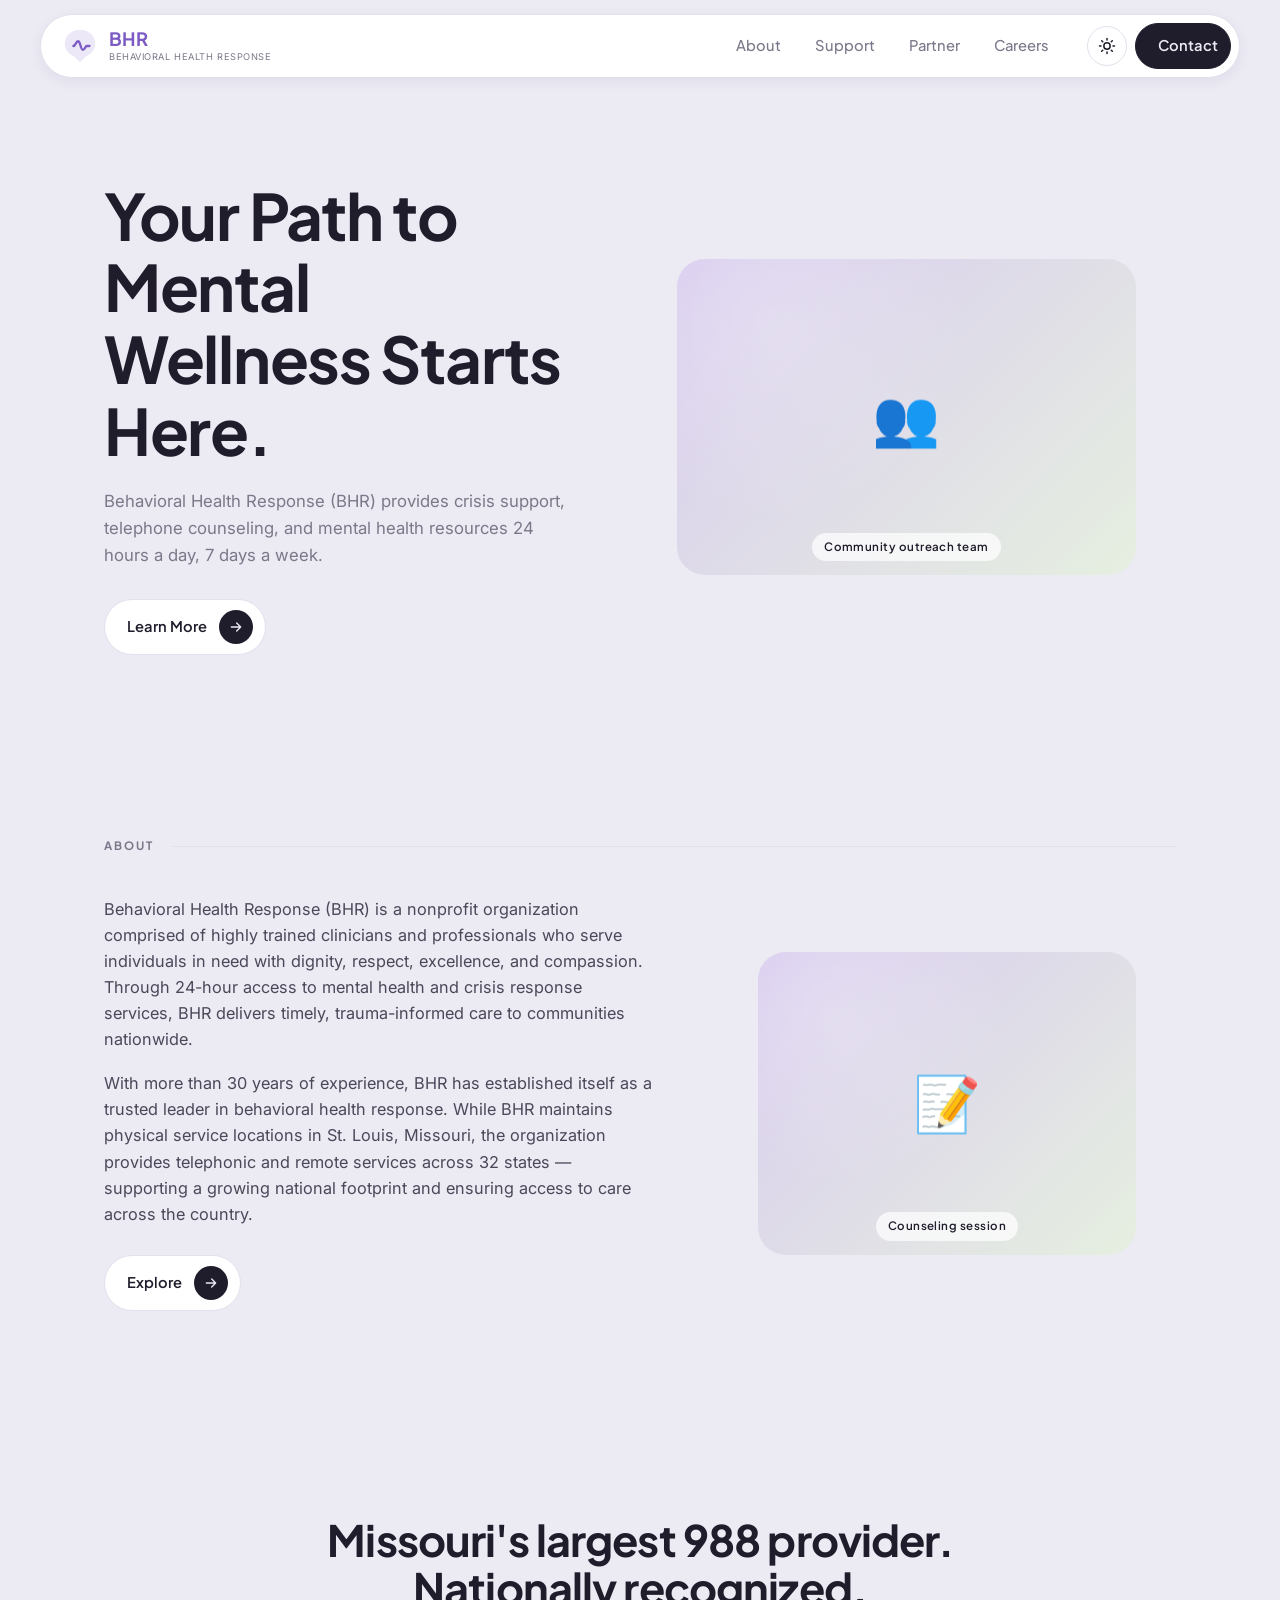
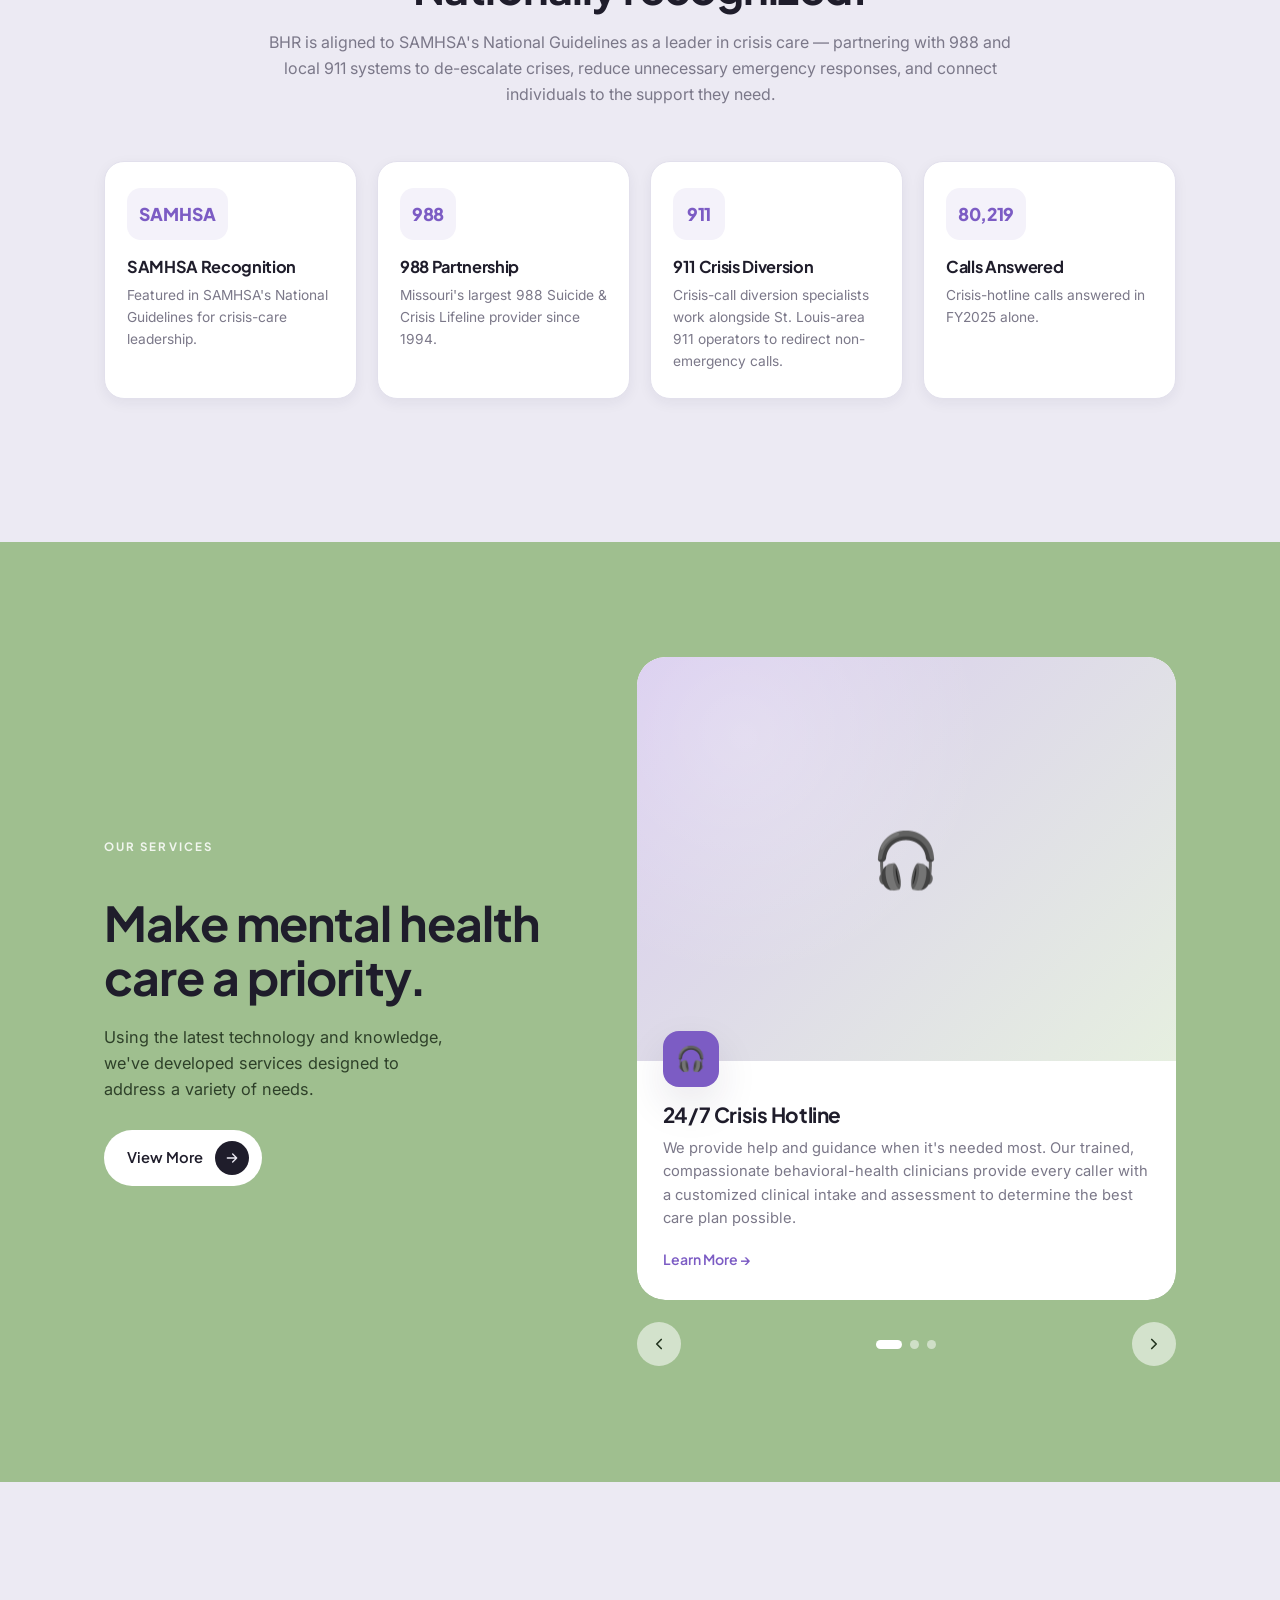
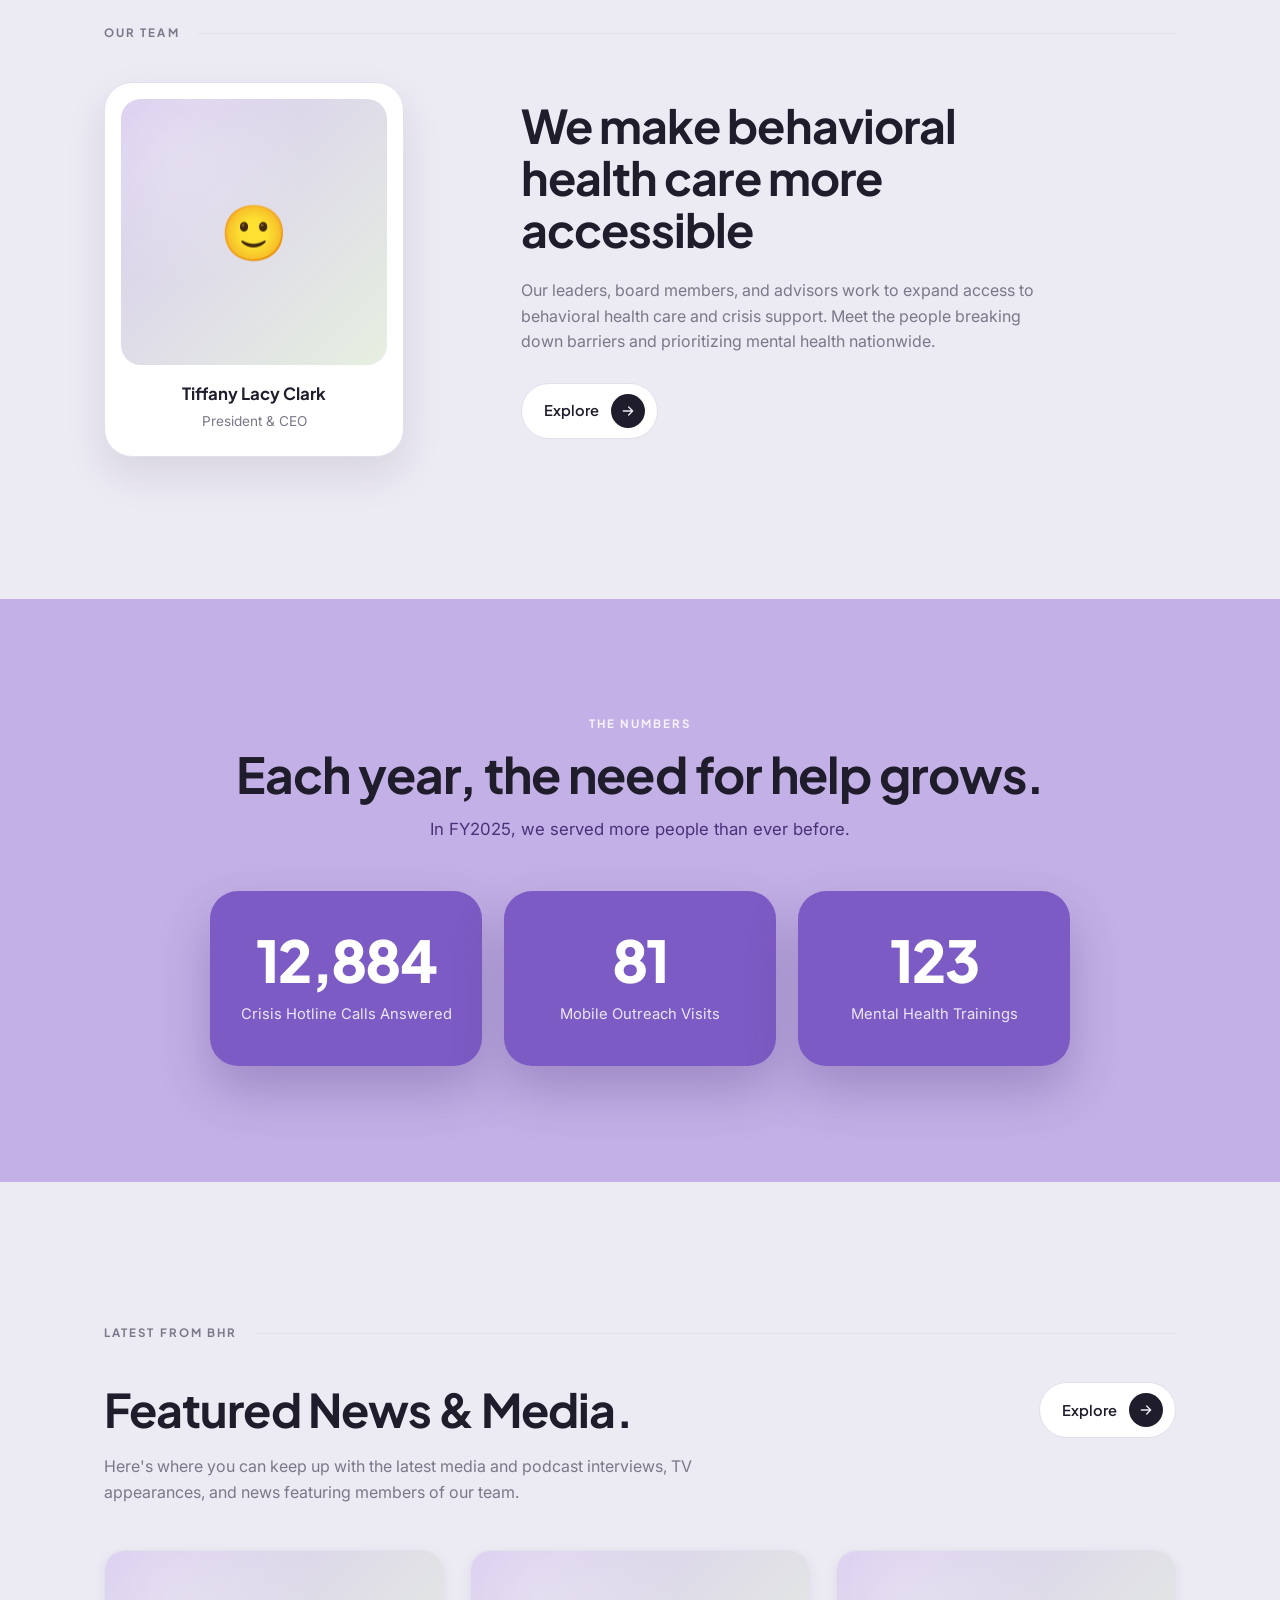
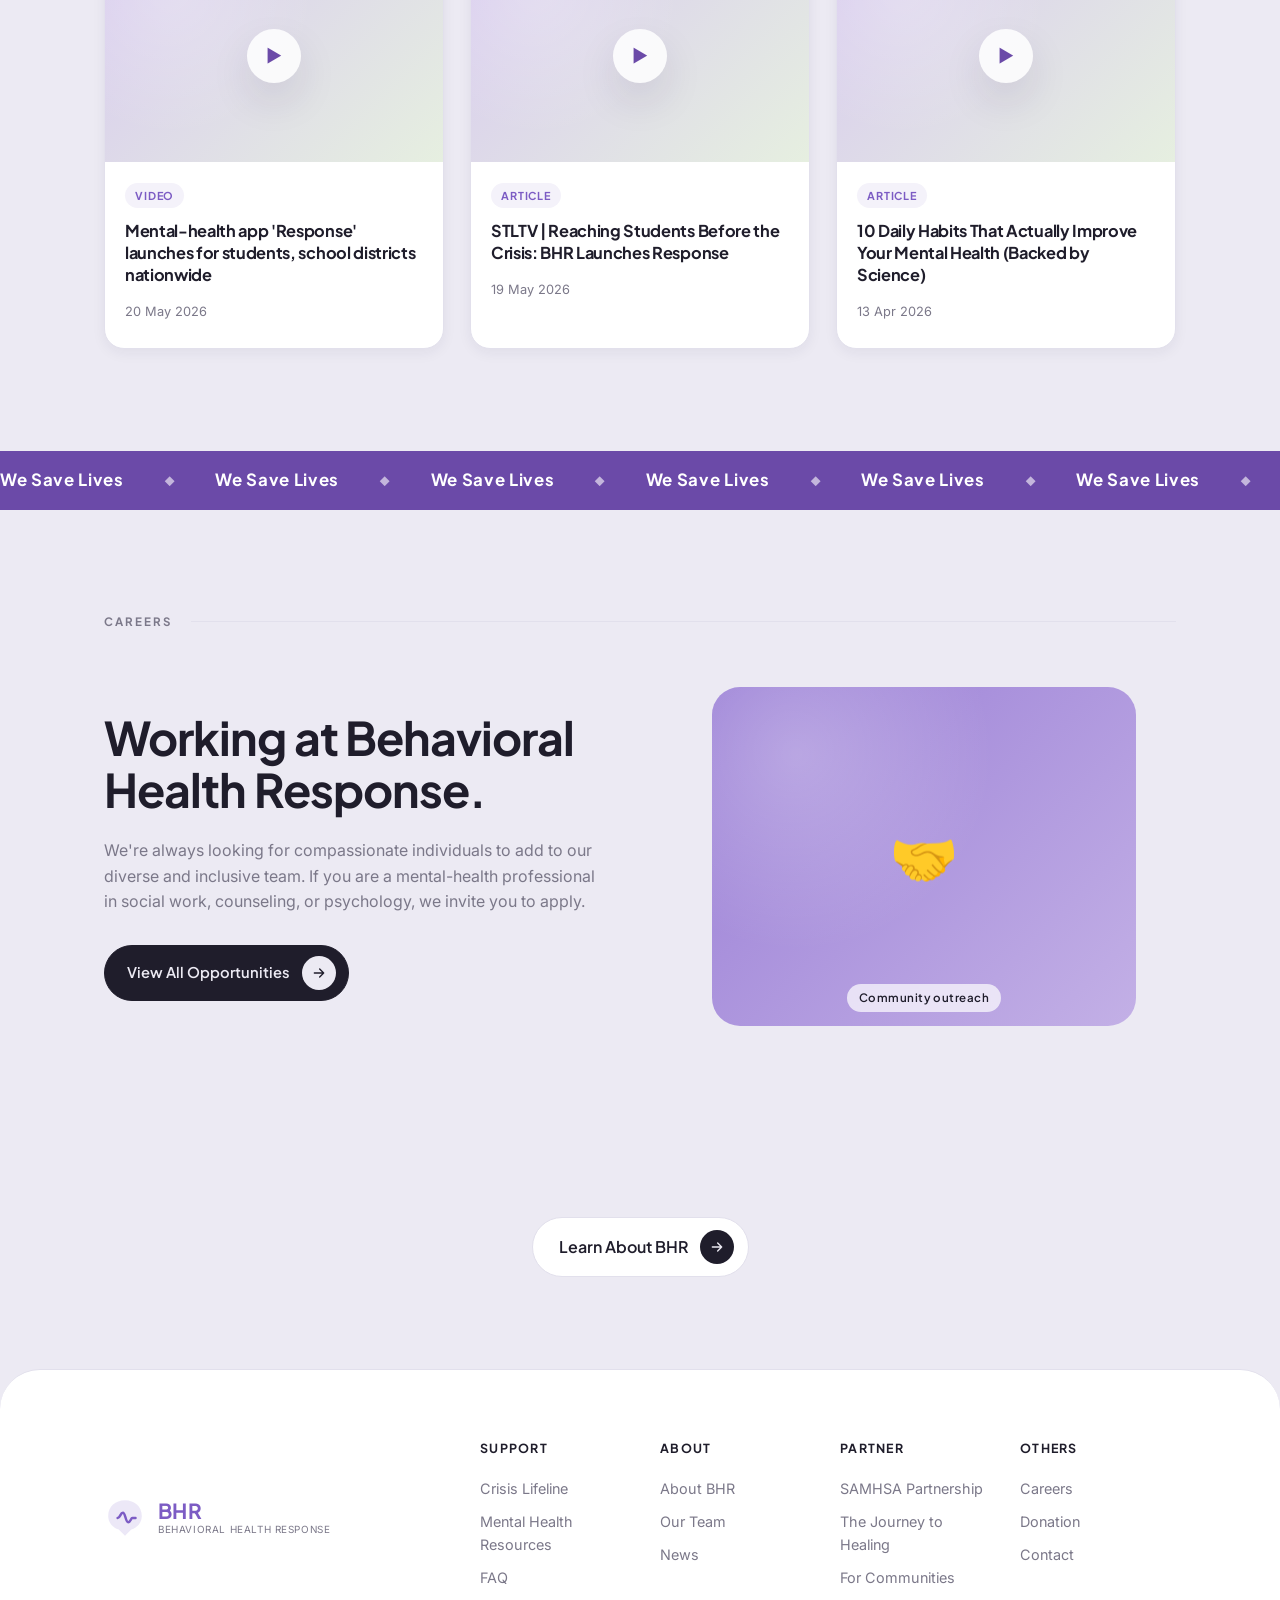
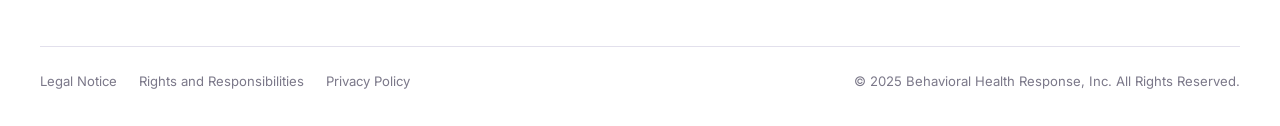
==== index.html @ b32adbe7 "Add BHR landing page reference mockup Working, responsive single-page reference build of the Behavio" ====
<!DOCTYPE html>
<html lang="en" data-theme="light">
<head>
  <meta charset="UTF-8" />
  <meta name="viewport" content="width=device-width, initial-scale=1.0" />
  <meta name="description" content="Behavioral Health Response (BHR) — crisis support, telephone counseling, and mental health resources 24 hours a day, 7 days a week. Missouri's largest 988 provider." />
  <title>Behavioral Health Response — Your Path to Mental Wellness Starts Here</title>
  <link rel="preconnect" href="https://fonts.googleapis.com" />
  <link rel="preconnect" href="https://fonts.gstatic.com" crossorigin />
  <link href="https://fonts.googleapis.com/css2?family=Plus+Jakarta+Sans:wght@400;500;600;700;800&family=Inter:wght@400;500;600&display=swap" rel="stylesheet" />
  <link rel="stylesheet" href="css/styles.css" />
</head>
<body>
  <!-- ============================= HEADER / NAV ============================= -->
  <header class="site-header" id="siteHeader">
    <div class="container header-inner">
      <a href="#top" class="brand" aria-label="Behavioral Health Response home">
        <span class="brand-mark" aria-hidden="true">
          <svg viewBox="0 0 40 40" width="38" height="38" fill="none" xmlns="http://www.w3.org/2000/svg">
            <path d="M20 3C11 3 4 9 4 18c0 6 4 11 10 13l6 6 6-6c6-2 10-7 10-13C36 9 29 3 20 3Z" fill="currentColor" opacity=".14"/>
            <path d="M13 20c2.5 0 2.5-5 5-5s2.5 9 5 9 2.5-4 4-4h3" stroke="currentColor" stroke-width="2.4" stroke-linecap="round" stroke-linejoin="round"/>
          </svg>
        </span>
        <span class="brand-text">
          <strong>BHR</strong>
          <small>Behavioral Health Response</small>
        </span>
      </a>

      <nav class="main-nav" aria-label="Primary">
        <a href="#about">About</a>
        <a href="#services">Support</a>
        <a href="#recognition">Partner</a>
        <a href="#careers">Careers</a>
      </nav>

      <div class="header-actions">
        <button class="theme-toggle" id="themeToggle" type="button" aria-label="Toggle dark mode" title="Toggle theme">
          <svg class="icon-sun" viewBox="0 0 24 24" width="18" height="18" fill="none" stroke="currentColor" stroke-width="2" stroke-linecap="round"><circle cx="12" cy="12" r="4.2"/><path d="M12 2v2M12 20v2M4.9 4.9l1.4 1.4M17.7 17.7l1.4 1.4M2 12h2M20 12h2M4.9 19.1l1.4-1.4M17.7 6.3l1.4-1.4"/></svg>
          <svg class="icon-moon" viewBox="0 0 24 24" width="18" height="18" fill="currentColor"><path d="M20 14.5A8.5 8.5 0 0 1 9.5 4a.75.75 0 0 0-1-.9A9.5 9.5 0 1 0 20.9 15.5a.75.75 0 0 0-.9-1Z"/></svg>
        </button>
        <a href="#contact" class="btn btn-dark">Contact</a>
        <button class="nav-toggle" id="navToggle" type="button" aria-label="Open menu" aria-expanded="false">
          <span></span><span></span><span></span>
        </button>
      </div>
    </div>
  </header>

  <main id="top">
    <!-- ============================= HERO ============================= -->
    <section class="hero container" aria-labelledby="hero-title">
      <div class="hero-copy reveal">
        <h1 id="hero-title">Your Path to Mental<br />Wellness Starts Here.</h1>
        <p class="hero-sub">Behavioral Health Response (BHR) provides crisis support, telephone counseling, and mental health resources 24 hours a day, 7 days a week.</p>
        <a href="#about" class="btn btn-outline btn-arrow">
          Learn More
          <span class="arrow-dot" aria-hidden="true">
            <svg viewBox="0 0 24 24" width="16" height="16" fill="none" stroke="currentColor" stroke-width="2" stroke-linecap="round" stroke-linejoin="round"><path d="M5 12h14M13 6l6 6-6 6"/></svg>
          </span>
        </a>
      </div>
      <figure class="hero-media reveal" data-img="Outreach team at a community event (WE CRU volunteers)">
        <div class="ph ph-hero">
          <span class="ph-icon">👥</span>
          <span class="ph-label">Community outreach team</span>
        </div>
      </figure>
    </section>

    <!-- ============================= ABOUT ============================= -->
    <section class="section about container" id="about" aria-labelledby="about-title">
      <div class="section-eyebrow"><span>ABOUT</span><span class="rule"></span></div>
      <div class="about-grid">
        <div class="about-copy reveal">
          <p>Behavioral Health Response (BHR) is a nonprofit organization comprised of highly trained clinicians and professionals who serve individuals in need with dignity, respect, excellence, and compassion. Through 24-hour access to mental health and crisis response services, BHR delivers timely, trauma-informed care to communities nationwide.</p>
          <p>With more than 30 years of experience, BHR has established itself as a trusted leader in behavioral health response. While BHR maintains physical service locations in St. Louis, Missouri, the organization provides telephonic and remote services across 32 states — supporting a growing national footprint and ensuring access to care across the country.</p>
          <a href="#recognition" class="btn btn-outline btn-arrow">
            Explore
            <span class="arrow-dot" aria-hidden="true"><svg viewBox="0 0 24 24" width="16" height="16" fill="none" stroke="currentColor" stroke-width="2" stroke-linecap="round" stroke-linejoin="round"><path d="M5 12h14M13 6l6 6-6 6"/></svg></span>
          </a>
        </div>
        <figure class="about-media reveal" data-img="Clinician taking notes during a counseling session">
          <div class="ph ph-about">
            <span class="ph-icon">📝</span>
            <span class="ph-label">Counseling session</span>
          </div>
        </figure>
      </div>
    </section>

    <!-- ============================= RECOGNITION / 988 ============================= -->
    <section class="section recognition container" id="recognition" aria-labelledby="recognition-title">
      <div class="recognition-head reveal">
        <h2 id="recognition-title">Missouri's largest 988 provider.<br />Nationally recognized.</h2>
        <p>BHR is aligned to SAMHSA's National Guidelines as a leader in crisis care — partnering with 988 and local 911 systems to de-escalate crises, reduce unnecessary emergency responses, and connect individuals to the support they need.</p>
      </div>
      <ul class="stat-cards" role="list">
        <li class="stat-card reveal">
          <span class="stat-badge">SAMHSA</span>
          <h3>SAMHSA Recognition</h3>
          <p>Featured in SAMHSA's National Guidelines for crisis-care leadership.</p>
        </li>
        <li class="stat-card reveal">
          <span class="stat-badge stat-num">988</span>
          <h3>988 Partnership</h3>
          <p>Missouri's largest 988 Suicide &amp; Crisis Lifeline provider since 1994.</p>
        </li>
        <li class="stat-card reveal">
          <span class="stat-badge stat-num">911</span>
          <h3>911 Crisis Diversion</h3>
          <p>Crisis-call diversion specialists work alongside St. Louis-area 911 operators to redirect non-emergency calls.</p>
        </li>
        <li class="stat-card reveal">
          <span class="stat-badge stat-num">80,219</span>
          <h3>Calls Answered</h3>
          <p>Crisis-hotline calls answered in FY2025 alone.</p>
        </li>
      </ul>
    </section>

    <!-- ============================= SERVICES (GREEN) ============================= -->
    <section class="section-band band-green" id="services" aria-labelledby="services-title">
      <div class="container services-grid">
        <div class="services-copy reveal">
          <div class="section-eyebrow on-band"><span>OUR SERVICES</span></div>
          <h2 id="services-title">Make mental health<br />care a priority.</h2>
          <p>Using the latest technology and knowledge, we've developed services designed to address a variety of needs.</p>
          <a href="#numbers" class="btn btn-light btn-arrow">
            View More
            <span class="arrow-dot" aria-hidden="true"><svg viewBox="0 0 24 24" width="16" height="16" fill="none" stroke="currentColor" stroke-width="2" stroke-linecap="round" stroke-linejoin="round"><path d="M5 12h14M13 6l6 6-6 6"/></svg></span>
          </a>
        </div>

        <div class="services-carousel reveal">
          <div class="carousel-track" id="carouselTrack">
            <article class="service-slide">
              <div class="ph ph-service" data-img="Two staff members reviewing case notes at a desk">
                <span class="ph-icon">🎧</span>
              </div>
              <div class="service-card">
                <span class="service-icon" aria-hidden="true">🎧</span>
                <h3>24/7 Crisis Hotline</h3>
                <p>We provide help and guidance when it's needed most. Our trained, compassionate behavioral-health clinicians provide every caller with a customized clinical intake and assessment to determine the best care plan possible.</p>
                <a href="#contact" class="link-arrow">Learn More →</a>
              </div>
            </article>
            <article class="service-slide">
              <div class="ph ph-service" data-img="Mobile outreach van in the community">
                <span class="ph-icon">🚐</span>
              </div>
              <div class="service-card">
                <span class="service-icon" aria-hidden="true">🚐</span>
                <h3>Mobile Outreach</h3>
                <p>Community-based response teams meet individuals where they are, providing in-person de-escalation, assessment, and warm hand-offs to ongoing care and local resources.</p>
                <a href="#contact" class="link-arrow">Learn More →</a>
              </div>
            </article>
            <article class="service-slide">
              <div class="ph ph-service" data-img="Group mental-health training session">
                <span class="ph-icon">🧠</span>
              </div>
              <div class="service-card">
                <span class="service-icon" aria-hidden="true">🧠</span>
                <h3>Mental Health Training</h3>
                <p>We equip schools, employers, and first responders with evidence-based training to recognize warning signs and respond with confidence and compassion.</p>
                <a href="#contact" class="link-arrow">Learn More →</a>
              </div>
            </article>
          </div>
          <div class="carousel-controls">
            <button class="carousel-btn" id="carouselPrev" type="button" aria-label="Previous slide">
              <svg viewBox="0 0 24 24" width="18" height="18" fill="none" stroke="currentColor" stroke-width="2.2" stroke-linecap="round" stroke-linejoin="round"><path d="M15 6l-6 6 6 6"/></svg>
            </button>
            <div class="carousel-dots" id="carouselDots" role="tablist" aria-label="Slides"></div>
            <button class="carousel-btn" id="carouselNext" type="button" aria-label="Next slide">
              <svg viewBox="0 0 24 24" width="18" height="18" fill="none" stroke="currentColor" stroke-width="2.2" stroke-linecap="round" stroke-linejoin="round"><path d="M9 6l6 6-6 6"/></svg>
            </button>
          </div>
        </div>
      </div>
    </section>

    <!-- ============================= TEAM ============================= -->
    <section class="section team container" id="team" aria-labelledby="team-title">
      <div class="section-eyebrow"><span>OUR TEAM</span><span class="rule"></span></div>
      <div class="team-grid">
        <figure class="team-card reveal" data-img="Portrait of Tiffany Lacy Clark, President & CEO">
          <div class="ph ph-portrait"><span class="ph-icon">🙂</span></div>
          <figcaption>
            <strong>Tiffany Lacy Clark</strong>
            <span>President &amp; CEO</span>
          </figcaption>
        </figure>
        <div class="team-copy reveal">
          <h2 id="team-title">We make behavioral health care more accessible</h2>
          <p>Our leaders, board members, and advisors work to expand access to behavioral health care and crisis support. Meet the people breaking down barriers and prioritizing mental health nationwide.</p>
          <a href="#careers" class="btn btn-outline btn-arrow">
            Explore
            <span class="arrow-dot" aria-hidden="true"><svg viewBox="0 0 24 24" width="16" height="16" fill="none" stroke="currentColor" stroke-width="2" stroke-linecap="round" stroke-linejoin="round"><path d="M5 12h14M13 6l6 6-6 6"/></svg></span>
          </a>
        </div>
      </div>
    </section>

    <!-- ============================= THE NUMBERS (PURPLE) ============================= -->
    <section class="section-band band-purple" id="numbers" aria-labelledby="numbers-title">
      <div class="container numbers-inner">
        <div class="section-eyebrow on-band center"><span>THE NUMBERS</span></div>
        <h2 id="numbers-title" class="reveal">Each year, the need for help grows.</h2>
        <p class="numbers-sub reveal">In FY2025, we served more people than ever before.</p>
        <ul class="big-stats" role="list">
          <li class="big-stat reveal">
            <span class="big-num" data-count="14651">0</span>
            <span class="big-label">Crisis Hotline Calls Answered</span>
          </li>
          <li class="big-stat reveal">
            <span class="big-num" data-count="93">0</span>
            <span class="big-label">Mobile Outreach Visits</span>
          </li>
          <li class="big-stat reveal">
            <span class="big-num" data-count="140">0</span>
            <span class="big-label">Mental Health Trainings</span>
          </li>
        </ul>
      </div>
    </section>

    <!-- ============================= NEWS & MEDIA ============================= -->
    <section class="section news container" id="news" aria-labelledby="news-title">
      <div class="section-eyebrow"><span>LATEST FROM BHR</span><span class="rule"></span></div>
      <div class="news-head reveal">
        <h2 id="news-title">Featured News &amp; Media.</h2>
        <a href="#" class="btn btn-outline btn-arrow">
          Explore
          <span class="arrow-dot" aria-hidden="true"><svg viewBox="0 0 24 24" width="16" height="16" fill="none" stroke="currentColor" stroke-width="2" stroke-linecap="round" stroke-linejoin="round"><path d="M5 12h14M13 6l6 6-6 6"/></svg></span>
        </a>
      </div>
      <p class="news-intro reveal">Here's where you can keep up with the latest media and podcast interviews, TV appearances, and news featuring members of our team.</p>
      <ul class="news-grid" role="list">
        <li class="news-card reveal">
          <div class="ph ph-news" data-img="Mental-health app launch news segment">
            <span class="play-badge" aria-hidden="true">▶</span>
          </div>
          <div class="news-body">
            <span class="tag">Video</span>
            <h3>Mental-health app 'Response' launches for students, school districts nationwide</h3>
            <time>20 May 2026</time>
          </div>
        </li>
        <li class="news-card reveal">
          <div class="ph ph-news" data-img="STLTV interview — The Journey to Healing">
            <span class="play-badge" aria-hidden="true">▶</span>
          </div>
          <div class="news-body">
            <span class="tag">Article</span>
            <h3>STLTV | Reaching Students Before the Crisis: BHR Launches Response</h3>
            <time>19 May 2026</time>
          </div>
        </li>
        <li class="news-card reveal">
          <div class="ph ph-news" data-img="Wellness feature — 10 daily habits">
            <span class="play-badge" aria-hidden="true">▶</span>
          </div>
          <div class="news-body">
            <span class="tag">Article</span>
            <h3>10 Daily Habits That Actually Improve Your Mental Health (Backed by Science)</h3>
            <time>13 Apr 2026</time>
          </div>
        </li>
      </ul>
    </section>

    <!-- ============================= MARQUEE ============================= -->
    <div class="marquee" aria-hidden="true">
      <div class="marquee-track">
        <span>We Save Lives</span><span class="diamond">◆</span>
        <span>We Save Lives</span><span class="diamond">◆</span>
        <span>We Save Lives</span><span class="diamond">◆</span>
        <span>We Save Lives</span><span class="diamond">◆</span>
        <span>We Save Lives</span><span class="diamond">◆</span>
        <span>We Save Lives</span><span class="diamond">◆</span>
        <span>We Save Lives</span><span class="diamond">◆</span>
        <span>We Save Lives</span><span class="diamond">◆</span>
      </div>
    </div>

    <!-- ============================= CAREERS ============================= -->
    <section class="section careers container" id="careers" aria-labelledby="careers-title">
      <div class="section-eyebrow"><span>CAREERS</span><span class="rule"></span></div>
      <div class="careers-grid">
        <div class="careers-copy reveal">
          <h2 id="careers-title">Working at Behavioral Health Response.</h2>
          <p>We're always looking for compassionate individuals to add to our diverse and inclusive team. If you are a mental-health professional in social work, counseling, or psychology, we invite you to apply.</p>
          <a href="#" class="btn btn-dark btn-arrow">
            View All Opportunities
            <span class="arrow-dot light" aria-hidden="true"><svg viewBox="0 0 24 24" width="16" height="16" fill="none" stroke="currentColor" stroke-width="2" stroke-linecap="round" stroke-linejoin="round"><path d="M5 12h14M13 6l6 6-6 6"/></svg></span>
          </a>
        </div>
        <figure class="careers-media reveal" data-img="BHR staff volunteering at a community outreach tent">
          <div class="ph ph-careers"><span class="ph-icon">🤝</span><span class="ph-label">Community outreach</span></div>
        </figure>
      </div>
    </section>

    <!-- ============================= CTA ============================= -->
    <section class="cta-final container" id="contact">
      <a href="#top" class="btn btn-outline btn-arrow btn-lg">
        Learn About BHR
        <span class="arrow-dot" aria-hidden="true"><svg viewBox="0 0 24 24" width="16" height="16" fill="none" stroke="currentColor" stroke-width="2" stroke-linecap="round" stroke-linejoin="round"><path d="M5 12h14M13 6l6 6-6 6"/></svg></span>
      </a>
    </section>
  </main>

  <!-- ============================= FOOTER ============================= -->
  <footer class="site-footer">
    <div class="container footer-inner">
      <div class="footer-brand">
        <span class="brand-mark" aria-hidden="true">
          <svg viewBox="0 0 40 40" width="42" height="42" fill="none" xmlns="http://www.w3.org/2000/svg">
            <path d="M20 3C11 3 4 9 4 18c0 6 4 11 10 13l6 6 6-6c6-2 10-7 10-13C36 9 29 3 20 3Z" fill="currentColor" opacity=".14"/>
            <path d="M13 20c2.5 0 2.5-5 5-5s2.5 9 5 9 2.5-4 4-4h3" stroke="currentColor" stroke-width="2.4" stroke-linecap="round" stroke-linejoin="round"/>
          </svg>
        </span>
        <div class="brand-text">
          <strong>BHR</strong>
          <small>Behavioral Health Response</small>
        </div>
      </div>

      <nav class="footer-cols" aria-label="Footer">
        <div class="footer-col">
          <h4>Support</h4>
          <a href="#services">Crisis Lifeline</a>
          <a href="#services">Mental Health Resources</a>
          <a href="#">FAQ</a>
        </div>
        <div class="footer-col">
          <h4>About</h4>
          <a href="#about">About BHR</a>
          <a href="#team">Our Team</a>
          <a href="#news">News</a>
        </div>
        <div class="footer-col">
          <h4>Partner</h4>
          <a href="#recognition">SAMHSA Partnership</a>
          <a href="#">The Journey to Healing</a>
          <a href="#">For Communities</a>
        </div>
        <div class="footer-col">
          <h4>Others</h4>
          <a href="#careers">Careers</a>
          <a href="#">Donation</a>
          <a href="#contact">Contact</a>
        </div>
      </nav>
    </div>
    <div class="container footer-bottom">
      <div class="footer-legal">
        <a href="#">Legal Notice</a>
        <a href="#">Rights and Responsibilities</a>
        <a href="#">Privacy Policy</a>
      </div>
      <p>© 2025 Behavioral Health Response, Inc. All Rights Reserved.</p>
    </div>
  </footer>

  <script src="js/main.js"></script>
</body>
</html>
---- css/styles.css ----
/* =========================================================================
   Behavioral Health Response — Reference Mockup
   Design system + layout for the landing page.
   Tokens live in :root so the dev team can retheme in one place.
   ========================================================================= */

/* ----------------------------- Design tokens ---------------------------- */
:root {
  /* Brand palette */
  --purple-900: #4a3179;
  --purple-700: #6b4aa8;
  --purple-600: #7c5cc4;
  --purple-500: #9a7fd6;
  --purple-300: #c3b0e6;
  --purple-200: #d8cbef;
  --green-500:  #9fbf8f;
  --green-400:  #b0cba2;
  --green-100:  #e6efe0;

  /* Neutrals */
  --ink:        #1f1d2b;
  --ink-soft:   #4a4859;
  --muted:      #7b7889;
  --line:       #e2e0ec;
  --card:       #ffffff;
  --bg:         #eceaf3;
  --bg-alt:     #f4f2fa;

  /* Semantic */
  --accent:     var(--purple-600);
  --text:       var(--ink);
  --text-muted: var(--muted);
  --surface:    var(--card);
  --page:       var(--bg);
  --border:     var(--line);

  /* Type */
  --font-head: "Plus Jakarta Sans", system-ui, -apple-system, "Segoe UI", sans-serif;
  --font-body: "Inter", system-ui, -apple-system, "Segoe UI", sans-serif;

  /* Layout */
  --maxw: 1200px;
  --gutter: clamp(20px, 5vw, 64px);
  --radius-sm: 12px;
  --radius:    20px;
  --radius-lg: 28px;
  --radius-xl: 40px;

  --shadow-sm: 0 4px 14px rgba(40, 30, 70, .06);
  --shadow:    0 18px 40px rgba(40, 30, 70, .10);
  --shadow-lg: 0 30px 70px rgba(40, 30, 70, .16);

  --ease: cubic-bezier(.22, 1, .36, 1);
}

/* Dark theme */
[data-theme="dark"] {
  --ink:        #ece9f5;
  --ink-soft:   #c7c3d6;
  --muted:      #9691a8;
  --line:       #2c2a3d;
  --card:       #211f30;
  --bg:         #14121d;
  --bg-alt:     #1b1927;

  --text:       var(--ink);
  --text-muted: var(--muted);
  --surface:    var(--card);
  --page:       var(--bg);
  --border:     var(--line);
  --shadow-sm: 0 4px 14px rgba(0, 0, 0, .4);
  --shadow:    0 18px 40px rgba(0, 0, 0, .5);
  --shadow-lg: 0 30px 70px rgba(0, 0, 0, .6);
}

/* ----------------------------- Base ------------------------------------- */
*, *::before, *::after { box-sizing: border-box; }

html { scroll-behavior: smooth; scroll-padding-top: 96px; }

body {
  margin: 0;
  font-family: var(--font-body);
  color: var(--text);
  background: var(--page);
  line-height: 1.6;
  -webkit-font-smoothing: antialiased;
  transition: background .4s var(--ease), color .4s var(--ease);
  overflow-x: hidden;
}

h1, h2, h3, h4 {
  font-family: var(--font-head);
  color: var(--text);
  line-height: 1.12;
  letter-spacing: -0.02em;
  margin: 0;
}

p { margin: 0; }
a { color: inherit; text-decoration: none; }
img { max-width: 100%; display: block; }
ul { margin: 0; padding: 0; list-style: none; }

.container {
  width: 100%;
  max-width: var(--maxw);
  margin-inline: auto;
  padding-inline: var(--gutter);
}

/* ----------------------------- Buttons ---------------------------------- */
.btn {
  --btn-fg: var(--ink);
  display: inline-flex;
  align-items: center;
  gap: 12px;
  font-family: var(--font-head);
  font-weight: 600;
  font-size: 0.92rem;
  padding: 10px 12px 10px 22px;
  border-radius: 999px;
  border: 1.5px solid var(--border);
  background: var(--surface);
  color: var(--btn-fg);
  cursor: pointer;
  transition: transform .25s var(--ease), box-shadow .25s var(--ease), background .25s var(--ease), border-color .25s;
  white-space: nowrap;
}
.btn:hover { transform: translateY(-2px); box-shadow: var(--shadow-sm); }

.btn-outline { background: var(--surface); border-color: var(--border); }
.btn-dark   { background: var(--ink); color: var(--bg); border-color: var(--ink); }
[data-theme="dark"] .btn-dark { background: var(--ink); color: #14121d; }
.btn-light  { background: #fff; color: var(--ink); border-color: transparent; }

.btn-lg { font-size: 1rem; padding: 12px 14px 12px 26px; }

.arrow-dot {
  display: grid;
  place-items: center;
  width: 34px; height: 34px;
  border-radius: 50%;
  background: var(--ink);
  color: var(--bg);
  flex: none;
  transition: transform .3s var(--ease);
}
.btn-dark .arrow-dot, .arrow-dot.light { background: var(--bg); color: var(--ink); }
[data-theme="dark"] .btn-dark .arrow-dot { background: #14121d; color: var(--ink); }
.btn:hover .arrow-dot { transform: translateX(3px); }

.link-arrow {
  font-family: var(--font-head);
  font-weight: 600;
  font-size: .88rem;
  color: var(--accent);
}
.link-arrow:hover { text-decoration: underline; }

/* ----------------------------- Header ----------------------------------- */
.site-header {
  position: sticky;
  top: 0;
  z-index: 50;
  padding: 14px 0;
  transition: background .3s var(--ease), box-shadow .3s var(--ease), padding .3s var(--ease);
}
.site-header.scrolled {
  background: color-mix(in srgb, var(--page) 82%, transparent);
  backdrop-filter: blur(14px);
  box-shadow: 0 1px 0 var(--border);
  padding: 8px 0;
}
.header-inner {
  display: flex;
  align-items: center;
  gap: 24px;
  background: var(--surface);
  border: 1px solid var(--border);
  border-radius: 999px;
  padding: 8px 8px 8px 20px;
  box-shadow: var(--shadow-sm);
}

.brand { display: inline-flex; align-items: center; gap: 10px; margin-right: auto; }
.brand-mark { color: var(--accent); display: grid; place-items: center; }
.brand-text { display: flex; flex-direction: column; line-height: 1; }
.brand-text strong { font-family: var(--font-head); font-size: 1.15rem; letter-spacing: .02em; color: var(--accent); }
.brand-text small { font-size: .58rem; letter-spacing: .06em; color: var(--text-muted); text-transform: uppercase; margin-top: 3px; }

.main-nav { display: flex; gap: 6px; }
.main-nav a {
  font-family: var(--font-head);
  font-weight: 500;
  font-size: .92rem;
  color: var(--text-muted);
  padding: 8px 14px;
  border-radius: 999px;
  transition: color .2s, background .2s;
}
.main-nav a:hover { color: var(--text); background: var(--bg-alt); }

.header-actions { display: flex; align-items: center; gap: 8px; }

.theme-toggle {
  width: 40px; height: 40px;
  border-radius: 50%;
  border: 1.5px solid var(--border);
  background: var(--surface);
  color: var(--text);
  display: grid;
  place-items: center;
  cursor: pointer;
  transition: transform .3s var(--ease), background .2s;
}
.theme-toggle:hover { transform: rotate(-15deg); background: var(--bg-alt); }
.theme-toggle .icon-moon { display: none; }
[data-theme="dark"] .theme-toggle .icon-sun { display: none; }
[data-theme="dark"] .theme-toggle .icon-moon { display: block; }

.nav-toggle { display: none; }

/* ----------------------------- Sections --------------------------------- */
.section { padding-block: clamp(56px, 8vw, 104px); }

.section-eyebrow {
  display: flex;
  align-items: center;
  gap: 18px;
  margin-bottom: 40px;
}
.section-eyebrow span:first-child {
  font-family: var(--font-head);
  font-size: .72rem;
  font-weight: 700;
  letter-spacing: .18em;
  color: var(--text-muted);
  text-transform: uppercase;
}
.section-eyebrow .rule { flex: 1; height: 1px; background: var(--border); }
.section-eyebrow.on-band span { color: rgba(255,255,255,.85); }
.section-eyebrow.center { justify-content: center; margin-bottom: 14px; }

/* ----------------------------- Hero ------------------------------------- */
.hero {
  display: grid;
  grid-template-columns: 1fr 1.15fr;
  gap: clamp(28px, 5vw, 64px);
  align-items: center;
  padding-top: clamp(40px, 7vw, 88px);
  padding-bottom: clamp(40px, 7vw, 80px);
}
.hero-copy h1 {
  font-size: clamp(2.4rem, 5.2vw, 4rem);
  font-weight: 700;
}
.hero-sub {
  color: var(--text-muted);
  font-size: 1.05rem;
  max-width: 42ch;
  margin: 22px 0 30px;
}

/* ----------------------------- Placeholders ----------------------------- */
/* Styled image stand-ins. Each carries a data-img caption for the dev team. */
.ph {
  position: relative;
  border-radius: var(--radius-lg);
  background:
    linear-gradient(135deg, var(--purple-200), var(--green-100));
  display: grid;
  place-items: center;
  overflow: hidden;
  color: var(--purple-900);
}
[data-theme="dark"] .ph { color: #efe9ff; background: linear-gradient(135deg, #3a2f57, #26333a); }
.ph::after {
  content: "";
  position: absolute; inset: 0;
  background-image: radial-gradient(circle at 20% 20%, rgba(255,255,255,.25), transparent 45%);
}
.ph-icon { font-size: clamp(2.2rem, 5vw, 3.4rem); z-index: 1; }
.ph-label {
  position: absolute;
  bottom: 14px;
  font-family: var(--font-head);
  font-size: .72rem;
  font-weight: 600;
  letter-spacing: .04em;
  padding: 5px 12px;
  border-radius: 999px;
  background: rgba(255,255,255,.7);
  color: var(--ink);
  z-index: 1;
  backdrop-filter: blur(4px);
}
/* Dev annotation: hover any placeholder to read the intended photo */
figure[data-img], .ph[data-img] { position: relative; }
figure[data-img]::after, .ph[data-img]::after {}

.ph-hero    { aspect-ratio: 16 / 11; }
.ph-about   { aspect-ratio: 5 / 4; border-radius: var(--radius-lg); }
.ph-service { aspect-ratio: 4 / 3; border-radius: var(--radius) var(--radius) 0 0; }
.ph-portrait{ aspect-ratio: 1 / 1; border-radius: var(--radius); }
.ph-news    { aspect-ratio: 16 / 10; border-radius: var(--radius-sm); }
.ph-careers { aspect-ratio: 5 / 4; border-radius: var(--radius-lg); }

/* ----------------------------- About ------------------------------------ */
.about-grid {
  display: grid;
  grid-template-columns: 1.2fr 1fr;
  gap: clamp(28px, 5vw, 64px);
  align-items: center;
}
.about-copy p { color: var(--ink-soft); font-size: 1.02rem; margin-bottom: 18px; max-width: 56ch; }
.about-copy .btn { margin-top: 10px; }

/* ----------------------------- Recognition ------------------------------ */
.recognition-head { text-align: center; max-width: 760px; margin: 0 auto 54px; }
.recognition-head h2 { font-size: clamp(1.8rem, 3.6vw, 2.7rem); }
.recognition-head p { color: var(--text-muted); margin-top: 18px; font-size: 1rem; }

.stat-cards {
  display: grid;
  grid-template-columns: repeat(4, 1fr);
  gap: 20px;
}
.stat-card {
  background: var(--surface);
  border: 1px solid var(--border);
  border-radius: var(--radius);
  padding: 26px 22px;
  box-shadow: var(--shadow-sm);
  transition: transform .3s var(--ease), box-shadow .3s var(--ease);
}
.stat-card:hover { transform: translateY(-6px); box-shadow: var(--shadow); }
.stat-badge {
  display: inline-grid;
  place-items: center;
  min-width: 52px;
  height: 52px;
  padding: 0 12px;
  border-radius: 14px;
  background: var(--bg-alt);
  color: var(--accent);
  font-family: var(--font-head);
  font-weight: 800;
  font-size: 1.1rem;
  margin-bottom: 18px;
}
.stat-badge.stat-num { letter-spacing: -.02em; }
.stat-card h3 { font-size: 1.02rem; margin-bottom: 8px; }
.stat-card p { color: var(--text-muted); font-size: .86rem; }

/* ----------------------------- Bands ------------------------------------ */
.section-band {
  padding-block: clamp(60px, 9vw, 120px);
  margin-block: clamp(24px, 4vw, 40px);
}
.band-green  { background: var(--green-500); color: #22331e; border-radius: 0; }
[data-theme="dark"] .band-green { background: #47624a; color: #eef6ea; }
.band-purple { background: var(--purple-300); color: var(--purple-900); }
[data-theme="dark"] .band-purple { background: #4a3d70; color: #f1ebff; }

/* Services */
.services-grid {
  display: grid;
  grid-template-columns: 1fr 1.15fr;
  gap: clamp(30px, 5vw, 72px);
  align-items: center;
}
.band-green h2 { font-size: clamp(1.9rem, 4vw, 3rem); }
.services-copy p { margin: 20px 0 28px; max-width: 34ch; font-size: 1.02rem; opacity: .9; }

.services-carousel { position: relative; }
.carousel-track { position: relative; overflow: hidden; border-radius: var(--radius-lg); }
.service-slide {
  display: none;
  background: var(--surface);
  border-radius: var(--radius-lg);
  overflow: hidden;
  box-shadow: var(--shadow);
  animation: fadeSlide .5s var(--ease);
}
.service-slide.active { display: block; }
@keyframes fadeSlide { from { opacity: 0; transform: translateY(12px); } to { opacity: 1; transform: none; } }

.service-card { padding: 24px 26px 28px; position: relative; }
.service-icon {
  position: absolute;
  top: -30px; left: 26px;
  width: 56px; height: 56px;
  display: grid; place-items: center;
  border-radius: 16px;
  background: var(--purple-600);
  font-size: 1.5rem;
  box-shadow: var(--shadow);
}
.service-card h3 { margin: 18px 0 10px; font-size: 1.3rem; color: var(--text); }
.service-card p { color: var(--text-muted); font-size: .92rem; margin-bottom: 16px; }

.carousel-controls {
  display: flex;
  align-items: center;
  gap: 16px;
  margin-top: 22px;
}
.carousel-btn {
  width: 44px; height: 44px;
  border-radius: 50%;
  border: none;
  background: rgba(255,255,255,.55);
  color: #22331e;
  display: grid; place-items: center;
  cursor: pointer;
  transition: background .2s, transform .2s;
}
.carousel-btn:hover { background: #fff; transform: scale(1.05); }
.carousel-dots { display: flex; gap: 8px; margin-inline: auto; }
.carousel-dots button {
  width: 9px; height: 9px; border-radius: 50%; border: none; padding: 0;
  background: rgba(255,255,255,.5); cursor: pointer; transition: width .3s var(--ease), background .3s;
}
.carousel-dots button.active { width: 26px; border-radius: 999px; background: #fff; }

/* ----------------------------- Team ------------------------------------- */
.team-grid {
  display: grid;
  grid-template-columns: 340px 1fr;
  gap: clamp(30px, 6vw, 80px);
  align-items: center;
}
.team-card {
  margin: 0;
  background: var(--surface);
  border: 1px solid var(--border);
  border-radius: var(--radius-lg);
  padding: 16px;
  box-shadow: var(--shadow);
  max-width: 300px;
}
.team-card figcaption { text-align: center; padding: 16px 0 6px; }
.team-card figcaption strong { display: block; font-family: var(--font-head); font-size: 1.05rem; }
.team-card figcaption span { color: var(--text-muted); font-size: .85rem; }
.team-copy h2 { font-size: clamp(1.9rem, 4vw, 2.9rem); max-width: 14ch; }
.team-copy p { color: var(--text-muted); margin: 22px 0 28px; max-width: 52ch; }

/* ----------------------------- Numbers ---------------------------------- */
.numbers-inner { text-align: center; }
.numbers-inner h2 { font-size: clamp(1.9rem, 4.4vw, 3.1rem); }
.numbers-sub { margin: 14px 0 48px; opacity: .8; font-size: 1.05rem; }
.big-stats {
  display: grid;
  grid-template-columns: repeat(3, 1fr);
  gap: 22px;
  max-width: 860px;
  margin-inline: auto;
}
.big-stat {
  background: var(--purple-600);
  color: #fff;
  border-radius: var(--radius-lg);
  padding: 40px 24px;
  box-shadow: 0 24px 50px rgba(74, 49, 121, .3);
}
.big-num { display: block; font-family: var(--font-head); font-weight: 800; font-size: clamp(2.4rem, 6vw, 3.6rem); line-height: 1; letter-spacing: -.03em; }
.big-label { display: block; margin-top: 14px; font-size: .92rem; opacity: .85; }

/* ----------------------------- News ------------------------------------- */
.news-head { display: flex; align-items: center; justify-content: space-between; gap: 20px; }
.news-head h2 { font-size: clamp(1.9rem, 4vw, 2.9rem); }
.news-intro { color: var(--text-muted); margin: 16px 0 44px; max-width: 60ch; }
.news-grid { display: grid; grid-template-columns: repeat(3, 1fr); gap: 26px; }
.news-card {
  background: var(--surface);
  border: 1px solid var(--border);
  border-radius: var(--radius);
  overflow: hidden;
  box-shadow: var(--shadow-sm);
  transition: transform .3s var(--ease), box-shadow .3s var(--ease);
}
.news-card:hover { transform: translateY(-6px); box-shadow: var(--shadow); }
.ph-news { border-radius: 0; }
.play-badge {
  position: absolute; inset: 0; margin: auto;
  width: 54px; height: 54px; border-radius: 50%;
  background: rgba(255,255,255,.85); color: var(--purple-700);
  display: grid; place-items: center; font-size: 1.1rem; z-index: 2;
  box-shadow: var(--shadow);
}
.news-body { padding: 20px 20px 24px; }
.tag {
  display: inline-block;
  font-family: var(--font-head);
  font-size: .68rem; font-weight: 700; letter-spacing: .08em; text-transform: uppercase;
  color: var(--accent);
  background: var(--bg-alt);
  padding: 4px 10px; border-radius: 999px; margin-bottom: 12px;
}
.news-body h3 { font-size: 1.02rem; line-height: 1.35; margin-bottom: 12px; }
.news-body time { color: var(--text-muted); font-size: .8rem; }

/* ----------------------------- Marquee ---------------------------------- */
.marquee {
  background: var(--purple-700);
  color: #fff;
  padding: 16px 0;
  overflow: hidden;
  white-space: nowrap;
}
.marquee-track {
  display: inline-flex;
  align-items: center;
  gap: 40px;
  animation: scroll 26s linear infinite;
}
.marquee-track span {
  font-family: var(--font-head);
  font-weight: 700;
  font-size: 1.05rem;
  letter-spacing: .04em;
}
.marquee-track .diamond { opacity: .6; font-size: .8rem; }
@keyframes scroll { from { transform: translateX(0); } to { transform: translateX(-50%); } }
.marquee:hover .marquee-track { animation-play-state: paused; }

/* ----------------------------- Careers ---------------------------------- */
.careers-grid {
  display: grid;
  grid-template-columns: 1fr 1fr;
  gap: clamp(30px, 5vw, 72px);
  align-items: center;
}
.careers-copy h2 { font-size: clamp(1.9rem, 4vw, 2.9rem); max-width: 16ch; }
.careers-copy p { color: var(--text-muted); margin: 22px 0 30px; max-width: 50ch; }
.ph-careers { background: linear-gradient(135deg, var(--purple-500), var(--purple-300)); }

/* ----------------------------- Final CTA -------------------------------- */
.cta-final { display: grid; place-items: center; padding-block: clamp(40px, 6vw, 72px); }

/* ----------------------------- Footer ----------------------------------- */
.site-footer {
  background: var(--surface);
  border-top: 1px solid var(--border);
  border-radius: var(--radius-xl) var(--radius-xl) 0 0;
  padding-top: clamp(44px, 6vw, 72px);
  margin-top: 20px;
}
.footer-inner {
  display: grid;
  grid-template-columns: 1fr 2.2fr;
  gap: clamp(30px, 5vw, 60px);
  padding-bottom: 44px;
}
.footer-brand { display: flex; align-items: center; gap: 12px; }
.footer-brand .brand-mark { color: var(--accent); }
.footer-brand .brand-text strong { font-family: var(--font-head); font-size: 1.3rem; color: var(--accent); }
.footer-brand .brand-text small { font-size: .62rem; letter-spacing: .06em; text-transform: uppercase; color: var(--text-muted); }
.footer-cols { display: grid; grid-template-columns: repeat(4, 1fr); gap: 24px; }
.footer-col h4 { font-size: .78rem; letter-spacing: .1em; text-transform: uppercase; color: var(--text); margin-bottom: 16px; }
.footer-col a { display: block; color: var(--text-muted); font-size: .9rem; padding: 5px 0; transition: color .2s; }
.footer-col a:hover { color: var(--accent); }

.footer-bottom {
  display: flex;
  align-items: center;
  justify-content: space-between;
  gap: 16px;
  flex-wrap: wrap;
  padding: 24px 0 34px;
  border-top: 1px solid var(--border);
  margin-top: 8px;
}
.footer-legal { display: flex; gap: 22px; flex-wrap: wrap; }
.footer-legal a { color: var(--text-muted); font-size: .82rem; }
.footer-legal a:hover { color: var(--accent); }
.footer-bottom p { color: var(--text-muted); font-size: .82rem; }

/* ----------------------------- Reveal animation ------------------------- */
.reveal { opacity: 0; transform: translateY(24px); transition: opacity .7s var(--ease), transform .7s var(--ease); }
.reveal.in { opacity: 1; transform: none; }

/* ----------------------------- Responsive ------------------------------- */
@media (max-width: 960px) {
  .stat-cards { grid-template-columns: repeat(2, 1fr); }
  .footer-inner { grid-template-columns: 1fr; }
}

@media (max-width: 820px) {
  .hero, .about-grid, .services-grid, .team-grid, .careers-grid {
    grid-template-columns: 1fr;
  }
  .team-card { max-width: 260px; margin-inline: auto; }
  .news-grid { grid-template-columns: 1fr; }
  .big-stats { grid-template-columns: 1fr; max-width: 420px; }

  .main-nav { display: none; }
  .nav-toggle {
    display: inline-flex; flex-direction: column; gap: 4px;
    width: 40px; height: 40px; border-radius: 50%;
    border: 1.5px solid var(--border); background: var(--surface);
    align-items: center; justify-content: center; cursor: pointer;
  }
  .nav-toggle span { width: 16px; height: 2px; background: var(--text); border-radius: 2px; transition: .3s; }
  .main-nav.open {
    display: flex; flex-direction: column;
    position: absolute; top: calc(100% + 10px); right: var(--gutter); left: var(--gutter);
    background: var(--surface); border: 1px solid var(--border);
    border-radius: var(--radius); padding: 12px; box-shadow: var(--shadow);
    gap: 2px;
  }
  .site-header { position: sticky; }
  .header-inner { position: relative; }
}

@media (max-width: 560px) {
  .stat-cards { grid-template-columns: 1fr; }
  .footer-cols { grid-template-columns: repeat(2, 1fr); }
  .footer-bottom { flex-direction: column; align-items: flex-start; }
  .brand-text small { display: none; }
  .news-head { flex-direction: column; align-items: flex-start; }
}

/* Respect reduced motion */
@media (prefers-reduced-motion: reduce) {
  *, *::before, *::after { animation-duration: .001ms !important; transition-duration: .001ms !important; }
  .reveal { opacity: 1; transform: none; }
  html { scroll-behavior: auto; }
}
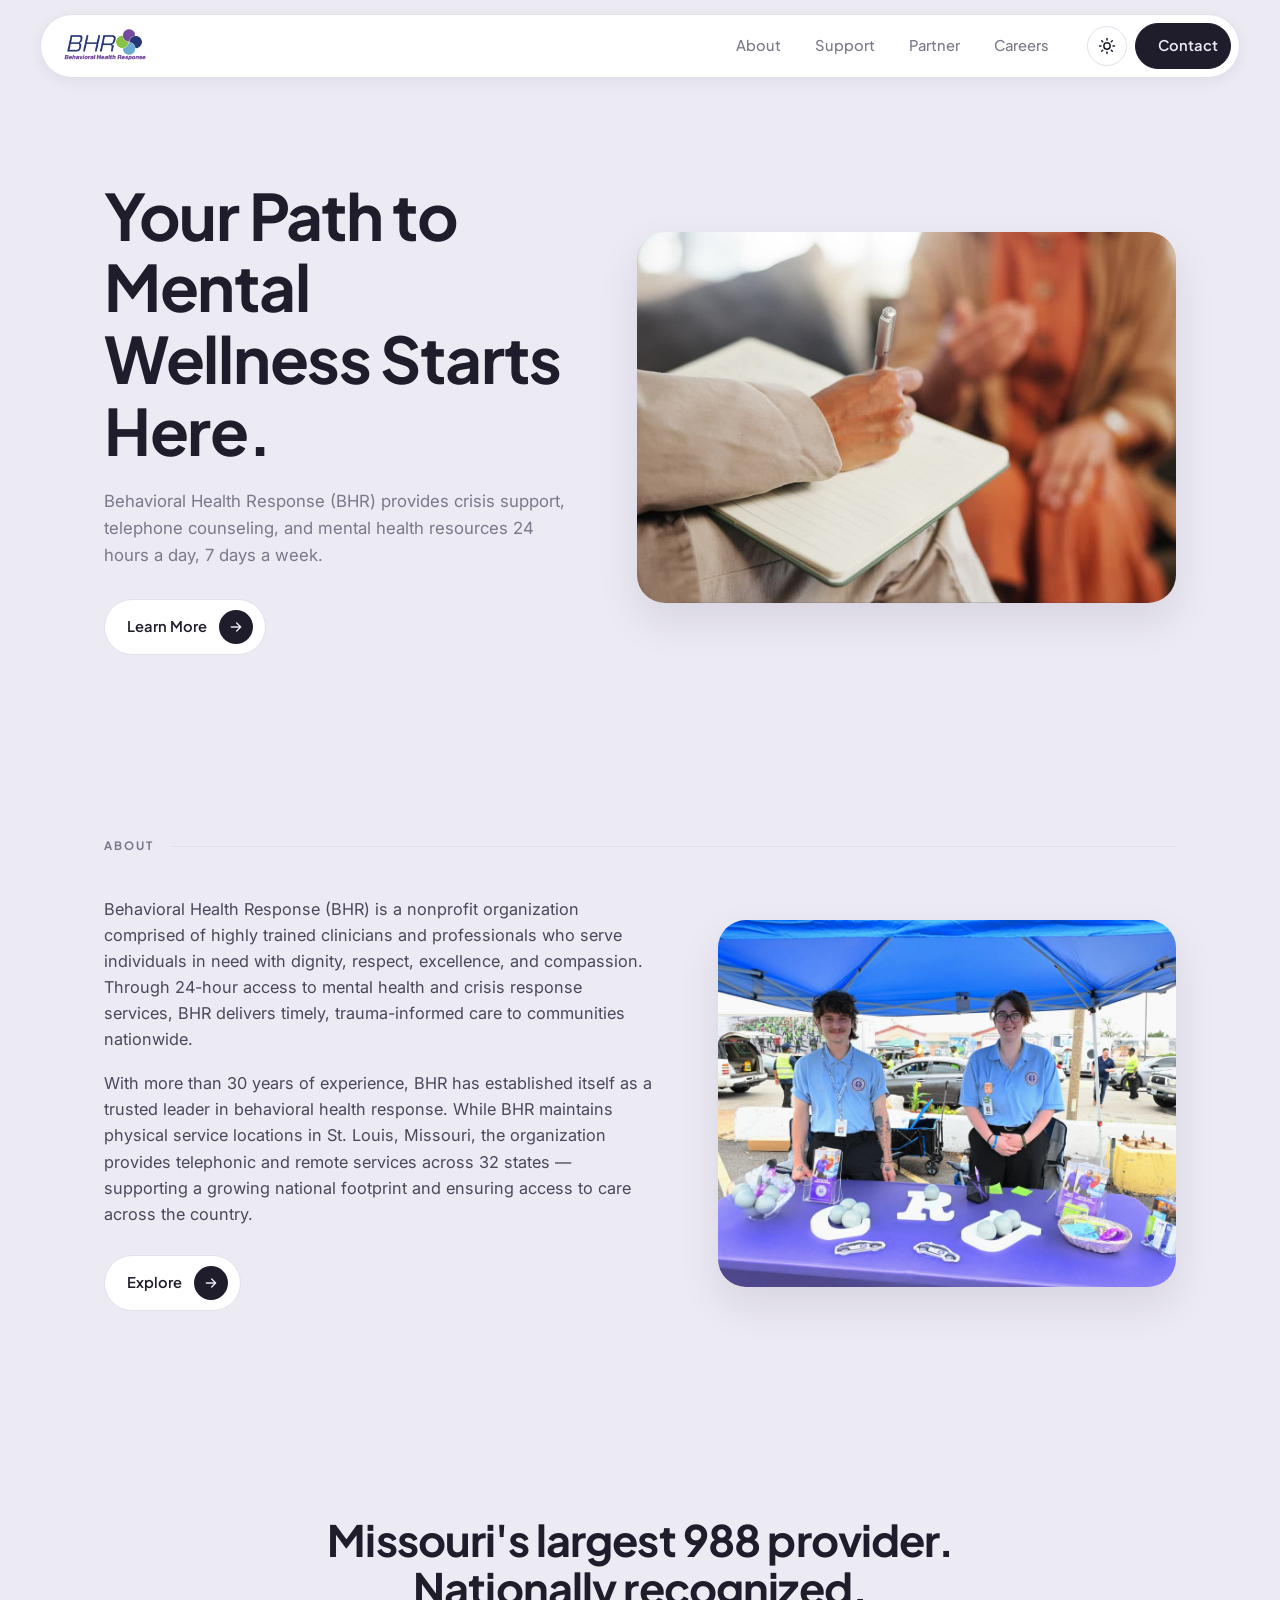
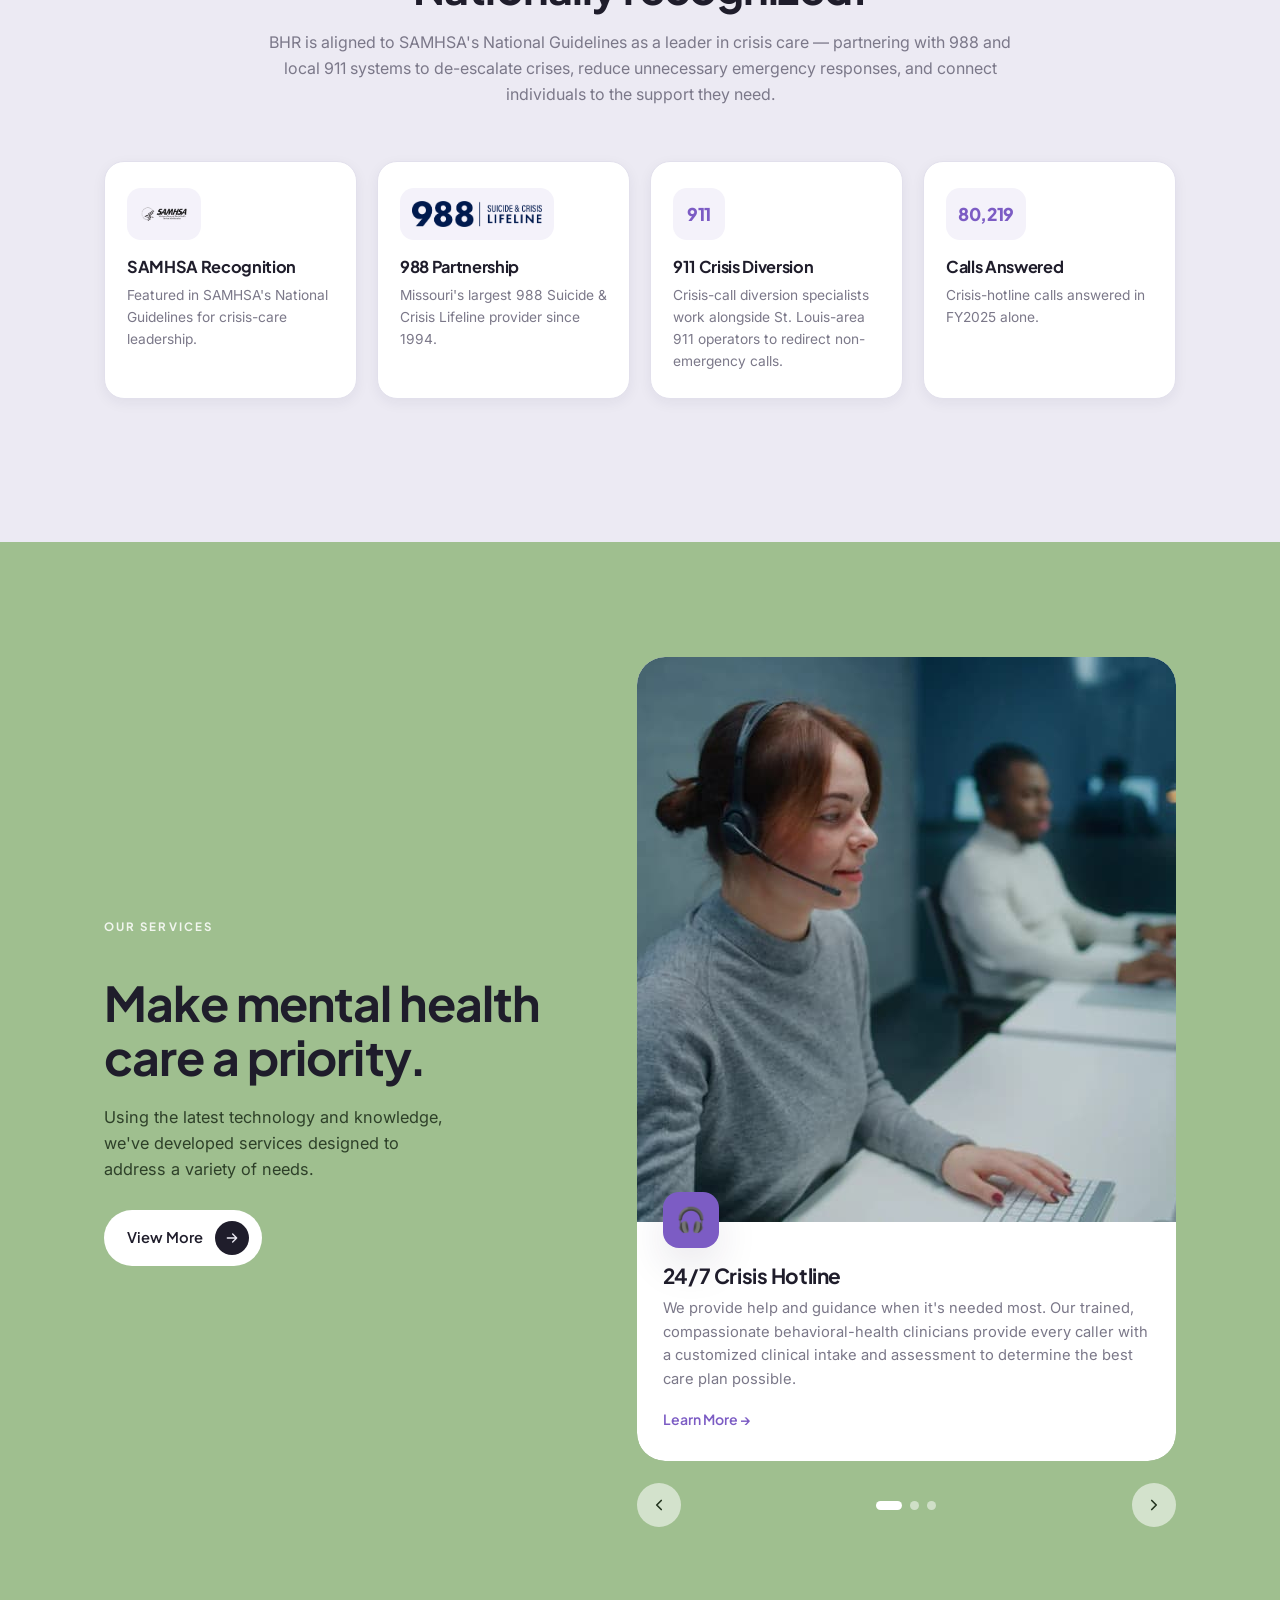
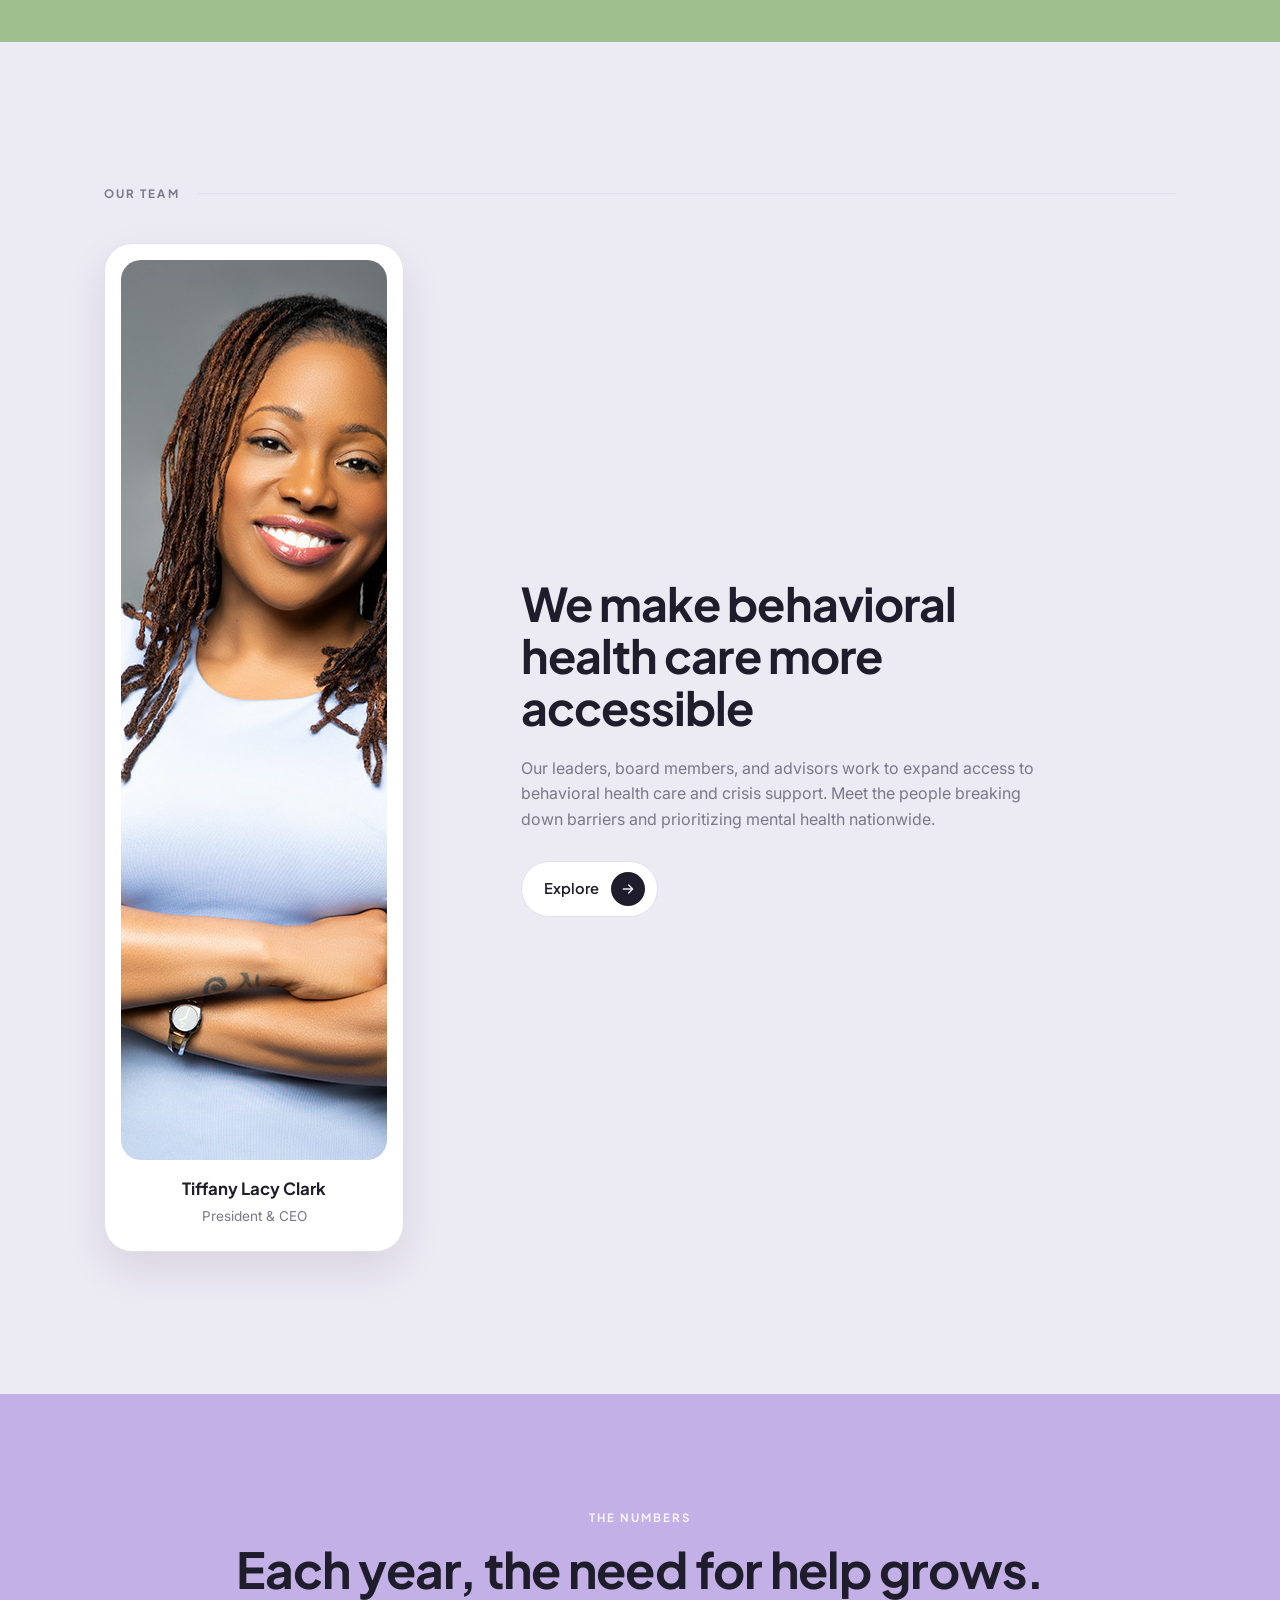
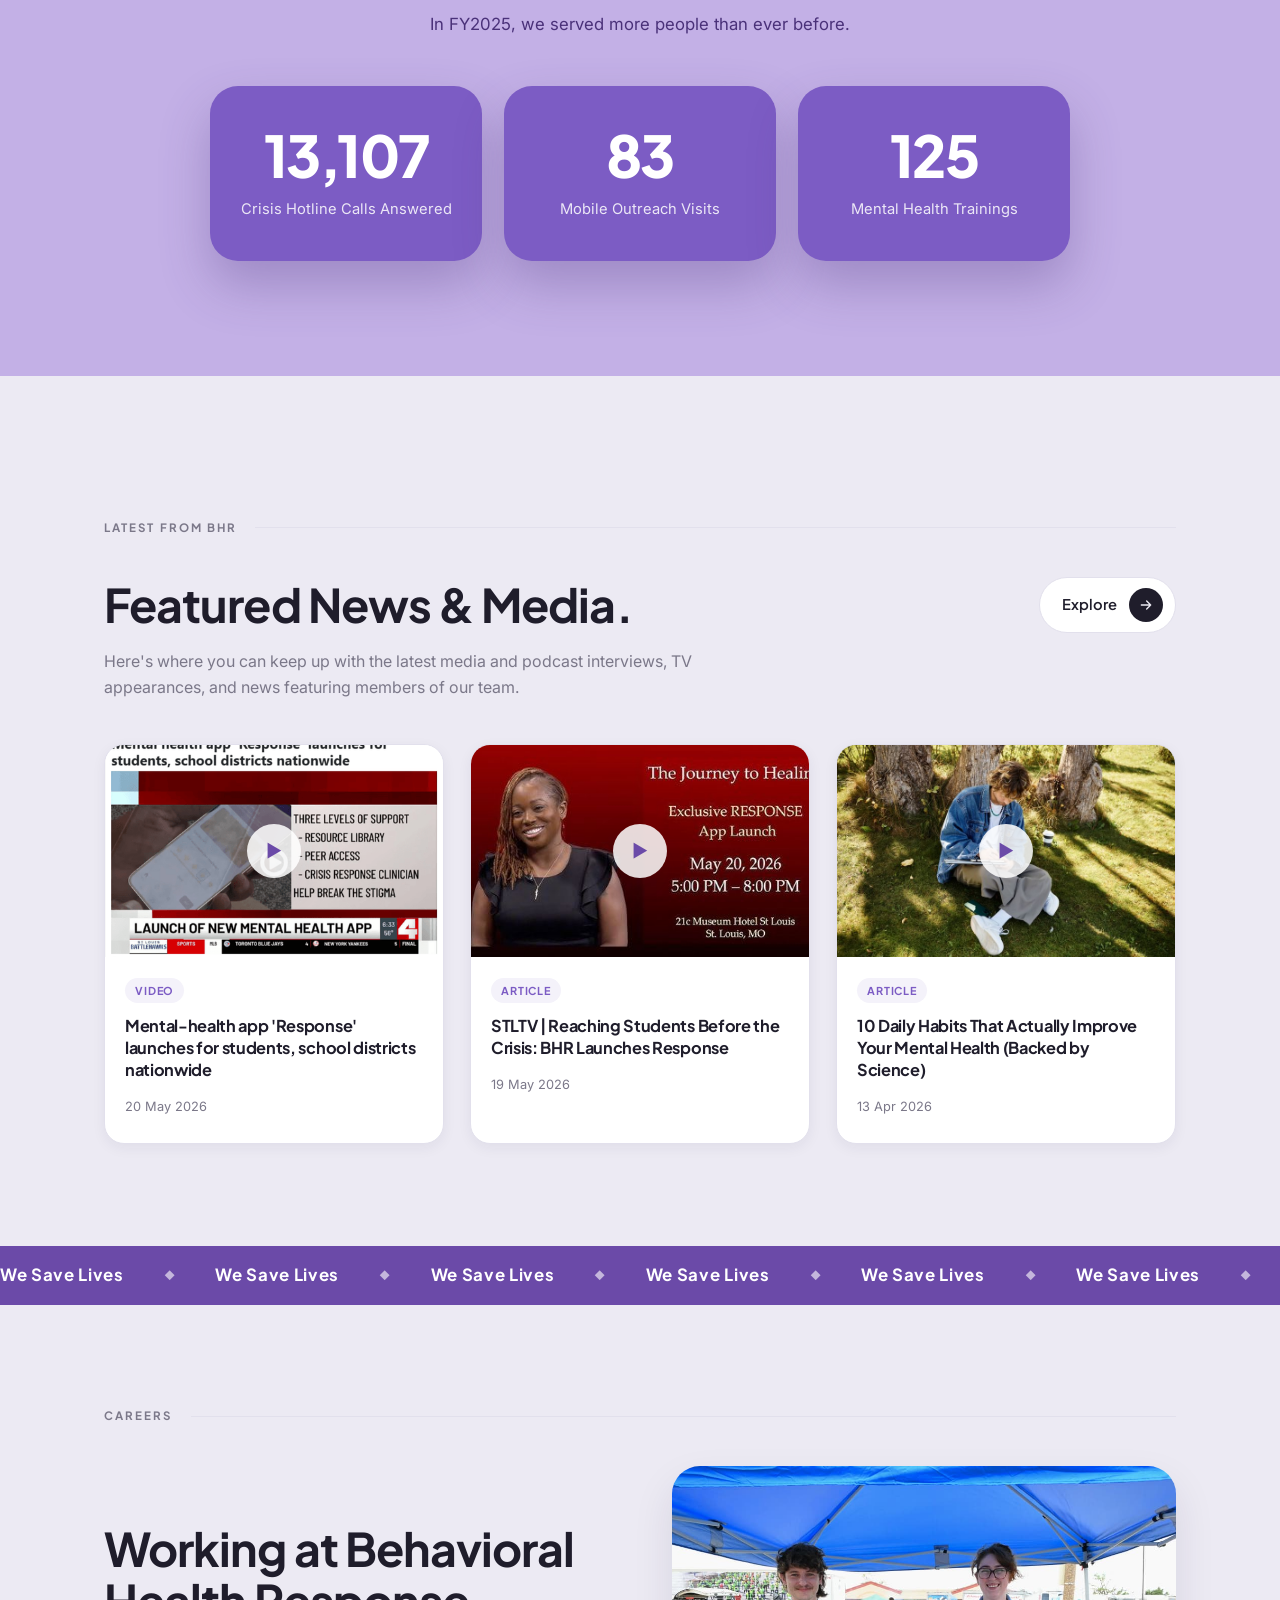
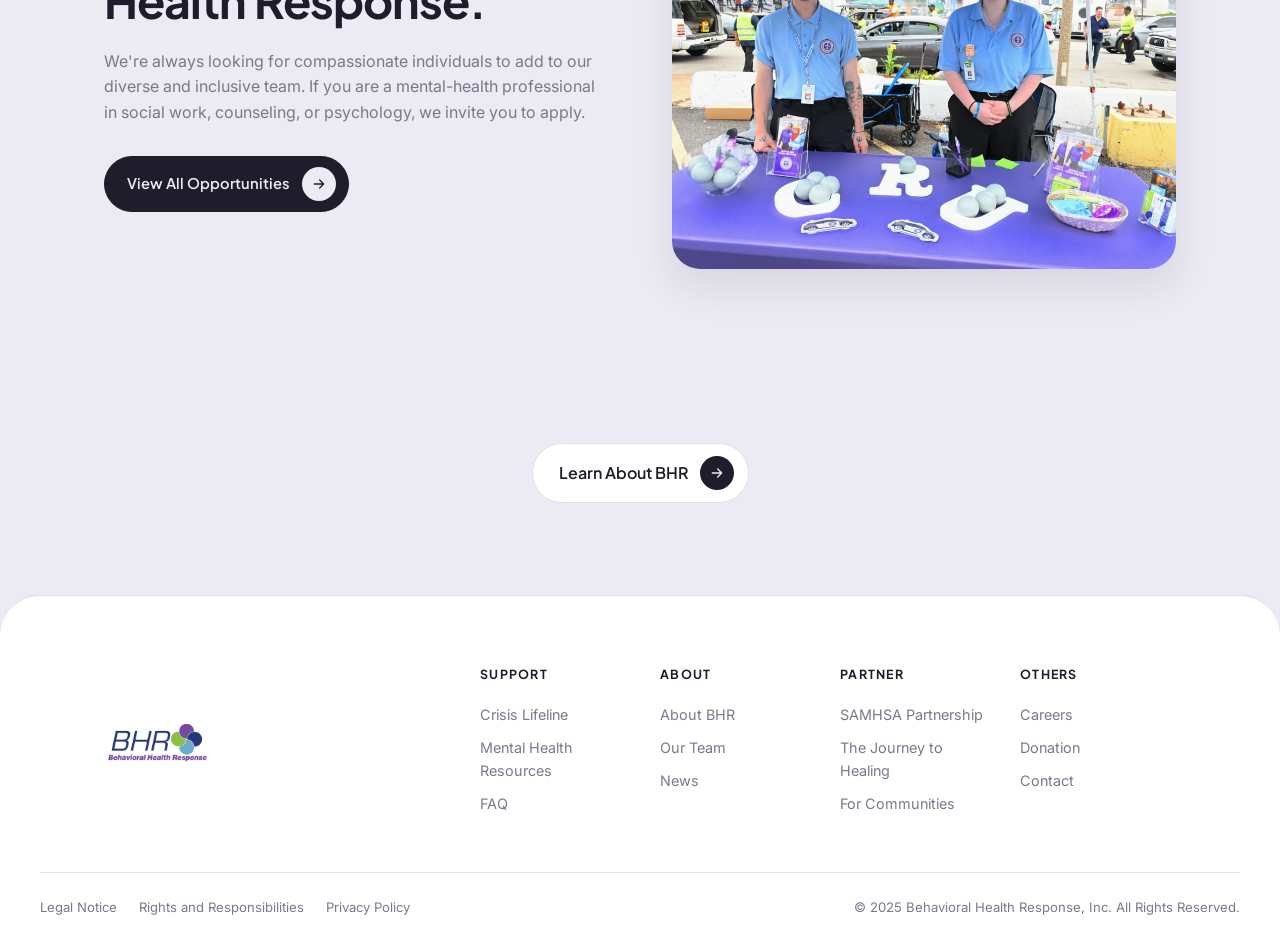
==== commit a84c59a4: "Swap in real BHR imagery and add GitHub Pages deploy - Replace styled placeholders with real photos," ====
--- a/index.html
+++ b/index.html
@@ -15,16 +15,7 @@
   <header class="site-header" id="siteHeader">
     <div class="container header-inner">
       <a href="#top" class="brand" aria-label="Behavioral Health Response home">
-        <span class="brand-mark" aria-hidden="true">
-          <svg viewBox="0 0 40 40" width="38" height="38" fill="none" xmlns="http://www.w3.org/2000/svg">
-            <path d="M20 3C11 3 4 9 4 18c0 6 4 11 10 13l6 6 6-6c6-2 10-7 10-13C36 9 29 3 20 3Z" fill="currentColor" opacity=".14"/>
-            <path d="M13 20c2.5 0 2.5-5 5-5s2.5 9 5 9 2.5-4 4-4h3" stroke="currentColor" stroke-width="2.4" stroke-linecap="round" stroke-linejoin="round"/>
-          </svg>
-        </span>
-        <span class="brand-text">
-          <strong>BHR</strong>
-          <small>Behavioral Health Response</small>
-        </span>
+        <img src="assets/logo.svg" alt="Behavioral Health Response" class="brand-logo" width="117" height="50" />
       </a>
 
       <nav class="main-nav" aria-label="Primary">
@@ -60,11 +51,8 @@
           </span>
         </a>
       </div>
-      <figure class="hero-media reveal" data-img="Outreach team at a community event (WE CRU volunteers)">
-        <div class="ph ph-hero">
-          <span class="ph-icon">👥</span>
-          <span class="ph-label">Community outreach team</span>
-        </div>
+      <figure class="hero-media reveal">
+        <img src="assets/hero.webp" alt="Behavioral Health Response team member supporting the community" class="media media-hero" width="1200" height="633" fetchpriority="high" />
       </figure>
     </section>
 
@@ -80,11 +68,8 @@
             <span class="arrow-dot" aria-hidden="true"><svg viewBox="0 0 24 24" width="16" height="16" fill="none" stroke="currentColor" stroke-width="2" stroke-linecap="round" stroke-linejoin="round"><path d="M5 12h14M13 6l6 6-6 6"/></svg></span>
           </a>
         </div>
-        <figure class="about-media reveal" data-img="Clinician taking notes during a counseling session">
-          <div class="ph ph-about">
-            <span class="ph-icon">📝</span>
-            <span class="ph-label">Counseling session</span>
-          </div>
+        <figure class="about-media reveal">
+          <img src="assets/careers.webp" alt="BHR staff engaging with the community at an outreach event" class="media media-about" width="1200" height="800" loading="lazy" />
         </figure>
       </div>
     </section>
@@ -97,12 +82,12 @@
       </div>
       <ul class="stat-cards" role="list">
         <li class="stat-card reveal">
-          <span class="stat-badge">SAMHSA</span>
+          <span class="stat-badge stat-logo"><img src="assets/samhsa.png" alt="SAMHSA" /></span>
           <h3>SAMHSA Recognition</h3>
           <p>Featured in SAMHSA's National Guidelines for crisis-care leadership.</p>
         </li>
         <li class="stat-card reveal">
-          <span class="stat-badge stat-num">988</span>
+          <span class="stat-badge stat-logo"><img src="assets/badge-988.png" alt="988 Suicide & Crisis Lifeline" /></span>
           <h3>988 Partnership</h3>
           <p>Missouri's largest 988 Suicide &amp; Crisis Lifeline provider since 1994.</p>
         </li>
@@ -135,9 +120,7 @@
         <div class="services-carousel reveal">
           <div class="carousel-track" id="carouselTrack">
             <article class="service-slide">
-              <div class="ph ph-service" data-img="Two staff members reviewing case notes at a desk">
-                <span class="ph-icon">🎧</span>
-              </div>
+              <img src="assets/service-crisis.webp" alt="A trained BHR clinician providing crisis support by phone" class="media media-service" width="1080" height="565" loading="lazy" />
               <div class="service-card">
                 <span class="service-icon" aria-hidden="true">🎧</span>
                 <h3>24/7 Crisis Hotline</h3>
@@ -146,9 +129,7 @@
               </div>
             </article>
             <article class="service-slide">
-              <div class="ph ph-service" data-img="Mobile outreach van in the community">
-                <span class="ph-icon">🚐</span>
-              </div>
+              <img src="assets/careers.webp" alt="BHR mobile outreach team meeting people in the community" class="media media-service" width="1200" height="800" loading="lazy" />
               <div class="service-card">
                 <span class="service-icon" aria-hidden="true">🚐</span>
                 <h3>Mobile Outreach</h3>
@@ -157,9 +138,7 @@
               </div>
             </article>
             <article class="service-slide">
-              <div class="ph ph-service" data-img="Group mental-health training session">
-                <span class="ph-icon">🧠</span>
-              </div>
+              <img src="assets/hero.webp" alt="A mental-health training session led by BHR staff" class="media media-service" width="1200" height="633" loading="lazy" />
               <div class="service-card">
                 <span class="service-icon" aria-hidden="true">🧠</span>
                 <h3>Mental Health Training</h3>
@@ -185,8 +164,8 @@
     <section class="section team container" id="team" aria-labelledby="team-title">
       <div class="section-eyebrow"><span>OUR TEAM</span><span class="rule"></span></div>
       <div class="team-grid">
-        <figure class="team-card reveal" data-img="Portrait of Tiffany Lacy Clark, President & CEO">
-          <div class="ph ph-portrait"><span class="ph-icon">🙂</span></div>
+        <figure class="team-card reveal">
+          <img src="assets/tiffany.jpg" alt="Tiffany Lacy Clark, President & CEO of Behavioral Health Response" class="media media-portrait" width="900" height="900" loading="lazy" />
           <figcaption>
             <strong>Tiffany Lacy Clark</strong>
             <span>President &amp; CEO</span>
@@ -239,7 +218,8 @@
       <p class="news-intro reveal">Here's where you can keep up with the latest media and podcast interviews, TV appearances, and news featuring members of our team.</p>
       <ul class="news-grid" role="list">
         <li class="news-card reveal">
-          <div class="ph ph-news" data-img="Mental-health app launch news segment">
+          <div class="news-media">
+            <img src="assets/news-1.png" alt="Mental-health app 'Response' launch coverage" class="media" width="500" height="350" loading="lazy" />
             <span class="play-badge" aria-hidden="true">▶</span>
           </div>
           <div class="news-body">
@@ -249,7 +229,8 @@
           </div>
         </li>
         <li class="news-card reveal">
-          <div class="ph ph-news" data-img="STLTV interview — The Journey to Healing">
+          <div class="news-media">
+            <img src="assets/news-2.jpg" alt="STLTV segment — BHR launches Response" class="media" width="500" height="281" loading="lazy" />
             <span class="play-badge" aria-hidden="true">▶</span>
           </div>
           <div class="news-body">
@@ -259,7 +240,8 @@
           </div>
         </li>
         <li class="news-card reveal">
-          <div class="ph ph-news" data-img="Wellness feature — 10 daily habits">
+          <div class="news-media">
+            <img src="assets/news-3.jpg" alt="Wellness feature — 10 daily habits for mental health" class="media" width="750" height="500" loading="lazy" />
             <span class="play-badge" aria-hidden="true">▶</span>
           </div>
           <div class="news-body">
@@ -297,8 +279,8 @@
             <span class="arrow-dot light" aria-hidden="true"><svg viewBox="0 0 24 24" width="16" height="16" fill="none" stroke="currentColor" stroke-width="2" stroke-linecap="round" stroke-linejoin="round"><path d="M5 12h14M13 6l6 6-6 6"/></svg></span>
           </a>
         </div>
-        <figure class="careers-media reveal" data-img="BHR staff volunteering at a community outreach tent">
-          <div class="ph ph-careers"><span class="ph-icon">🤝</span><span class="ph-label">Community outreach</span></div>
+        <figure class="careers-media reveal">
+          <img src="assets/careers.webp" alt="BHR staff volunteering at a community outreach tent" class="media media-careers" width="1200" height="800" loading="lazy" />
         </figure>
       </div>
     </section>
@@ -316,16 +298,7 @@
   <footer class="site-footer">
     <div class="container footer-inner">
       <div class="footer-brand">
-        <span class="brand-mark" aria-hidden="true">
-          <svg viewBox="0 0 40 40" width="42" height="42" fill="none" xmlns="http://www.w3.org/2000/svg">
-            <path d="M20 3C11 3 4 9 4 18c0 6 4 11 10 13l6 6 6-6c6-2 10-7 10-13C36 9 29 3 20 3Z" fill="currentColor" opacity=".14"/>
-            <path d="M13 20c2.5 0 2.5-5 5-5s2.5 9 5 9 2.5-4 4-4h3" stroke="currentColor" stroke-width="2.4" stroke-linecap="round" stroke-linejoin="round"/>
-          </svg>
-        </span>
-        <div class="brand-text">
-          <strong>BHR</strong>
-          <small>Behavioral Health Response</small>
-        </div>
+        <img src="assets/logo.svg" alt="Behavioral Health Response" class="brand-logo footer-logo" width="117" height="50" />
       </div>
 
       <nav class="footer-cols" aria-label="Footer">
--- a/css/styles.css
+++ b/css/styles.css
@@ -305,6 +305,45 @@
 .ph-portrait{ aspect-ratio: 1 / 1; border-radius: var(--radius); }
 .ph-news    { aspect-ratio: 16 / 10; border-radius: var(--radius-sm); }
 .ph-careers { aspect-ratio: 5 / 4; border-radius: var(--radius-lg); }
+
+/* ----------------------------- Real media ------------------------------- */
+/* Live photos pulled from bhrstl.org, stored in /assets. */
+.media { width: 100%; display: block; object-fit: cover; }
+
+.hero-media, .about-media, .careers-media {
+  margin: 0;
+  overflow: hidden;
+  border-radius: var(--radius-lg);
+  box-shadow: var(--shadow);
+}
+.hero-media { aspect-ratio: 16 / 11; }
+.about-media, .careers-media { aspect-ratio: 5 / 4; }
+.hero-media .media, .about-media .media, .careers-media .media,
+.news-media .media { height: 100%; }
+
+.news-media { position: relative; aspect-ratio: 16 / 10; overflow: hidden; }
+
+.service-slide .media-service { aspect-ratio: 4 / 3; }
+.team-card .media-portrait { aspect-ratio: 1 / 1; border-radius: var(--radius); }
+
+/* Recognition badge logos (SAMHSA / 988) sit on a white chip so they
+   stay legible in both themes. */
+.stat-logo {
+  background: #fff;
+  padding: 8px 12px;
+  height: 52px;
+  min-width: 52px;
+  width: auto;
+  display: inline-flex;
+  align-items: center;
+  justify-content: center;
+}
+.stat-logo img { max-height: 36px; max-width: 130px; width: auto; object-fit: contain; }
+
+/* Brand logo lockup */
+.brand-logo { height: 38px; width: auto; display: block; }
+.footer-logo { height: 46px; }
+[data-theme="dark"] .brand-logo { filter: brightness(0) invert(1); opacity: .92; }
 
 /* ----------------------------- About ------------------------------------ */
 .about-grid {
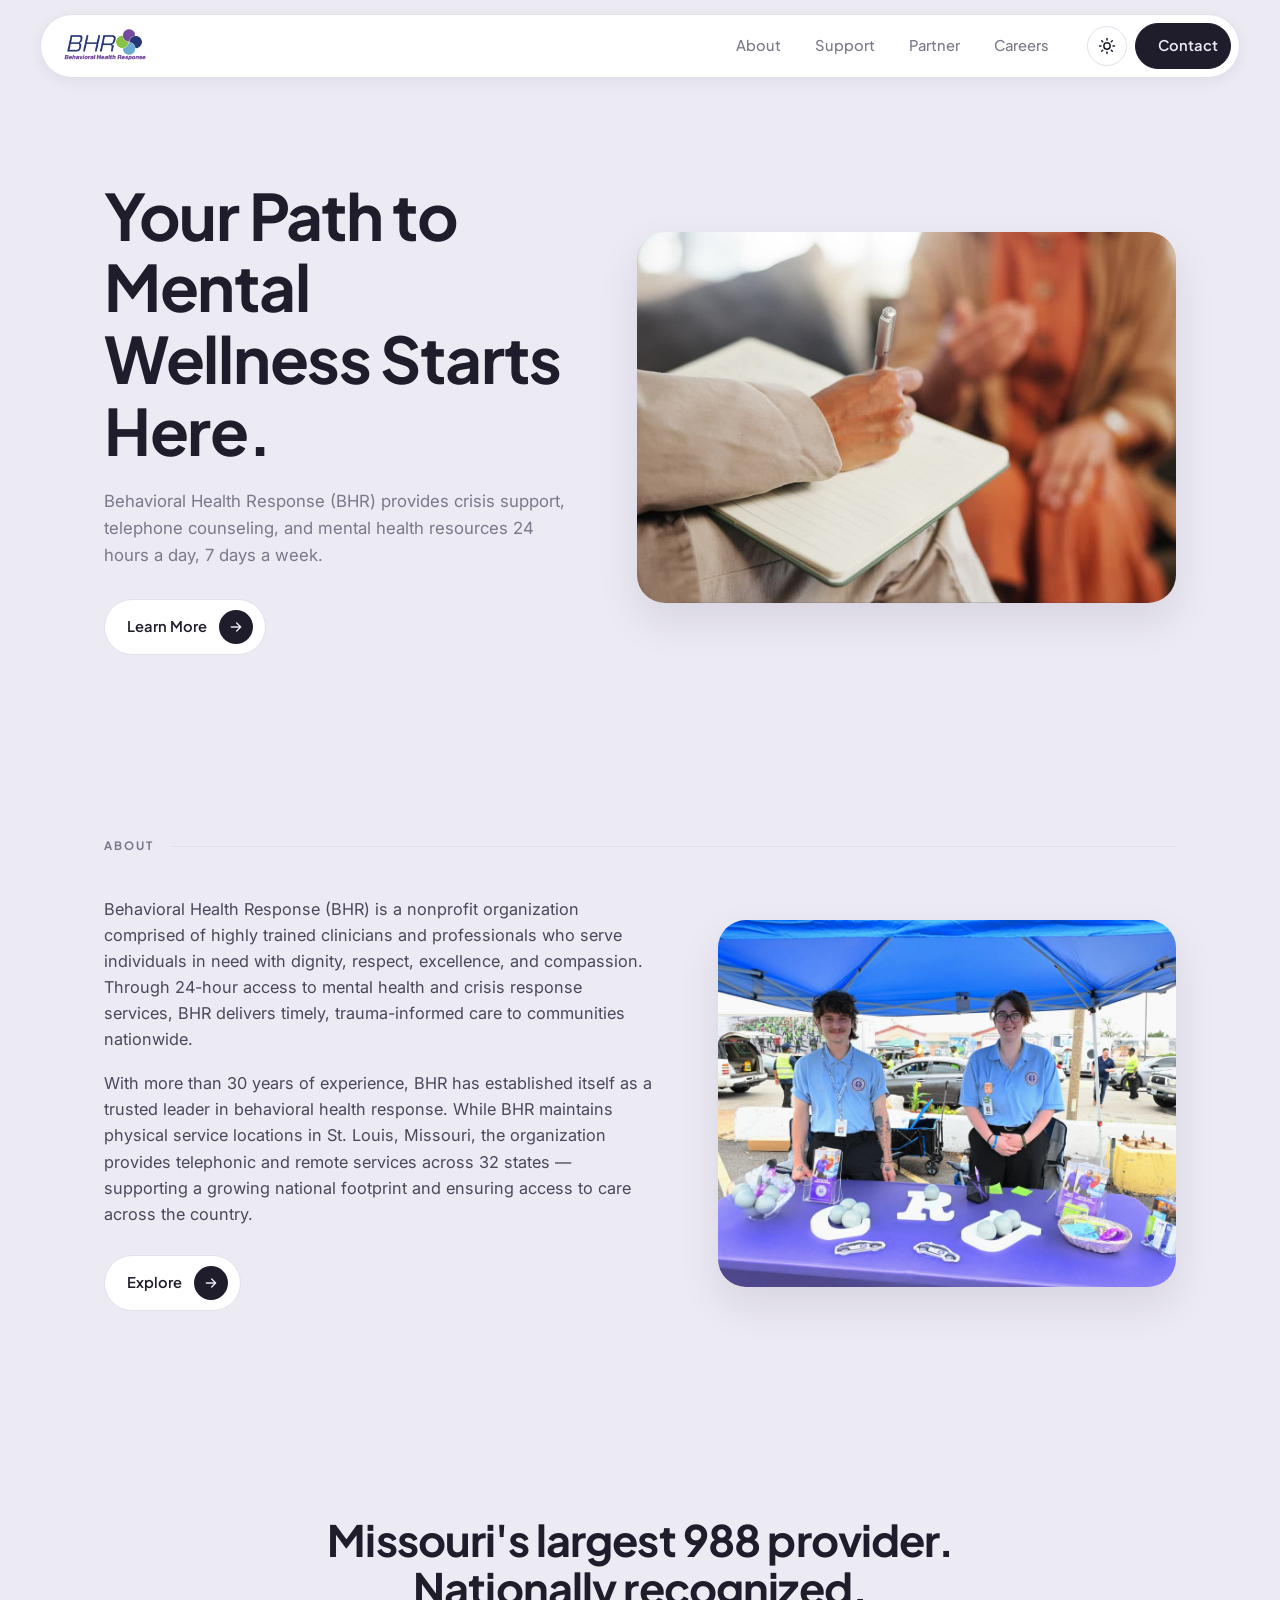
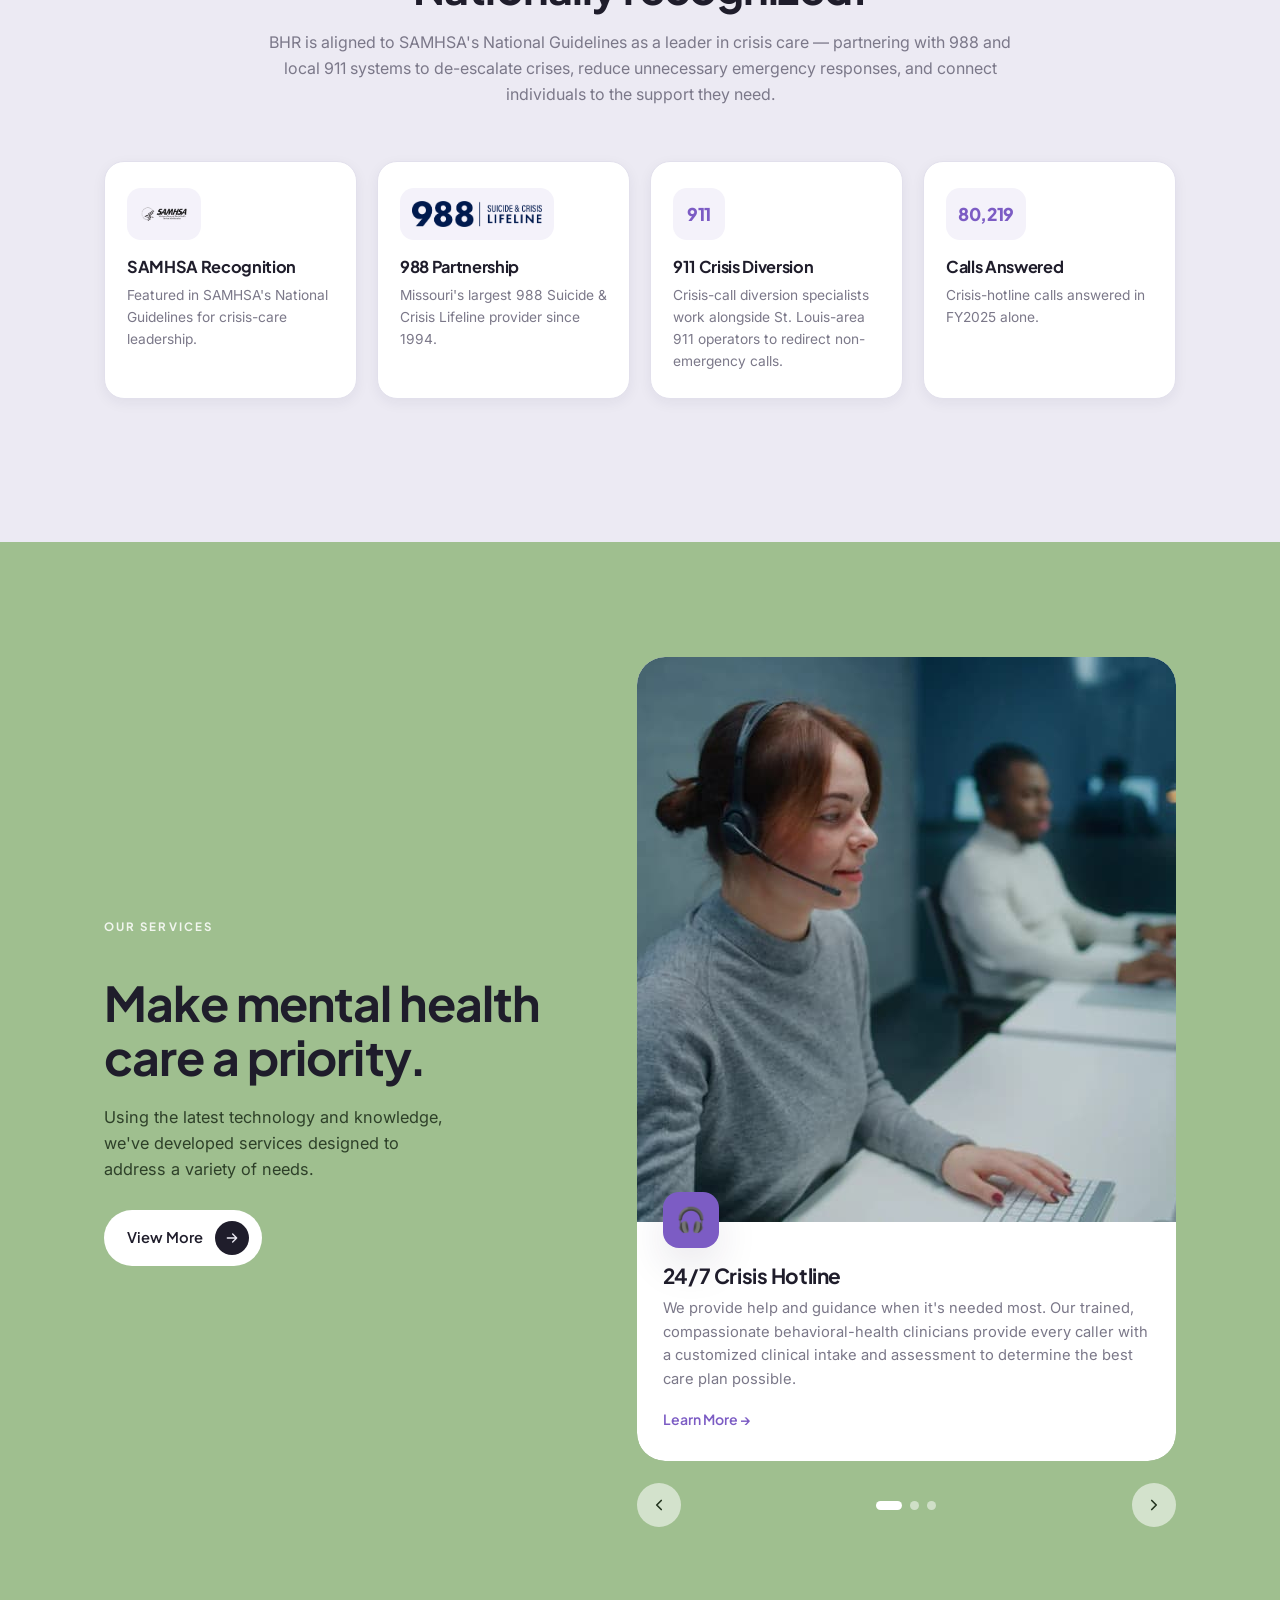
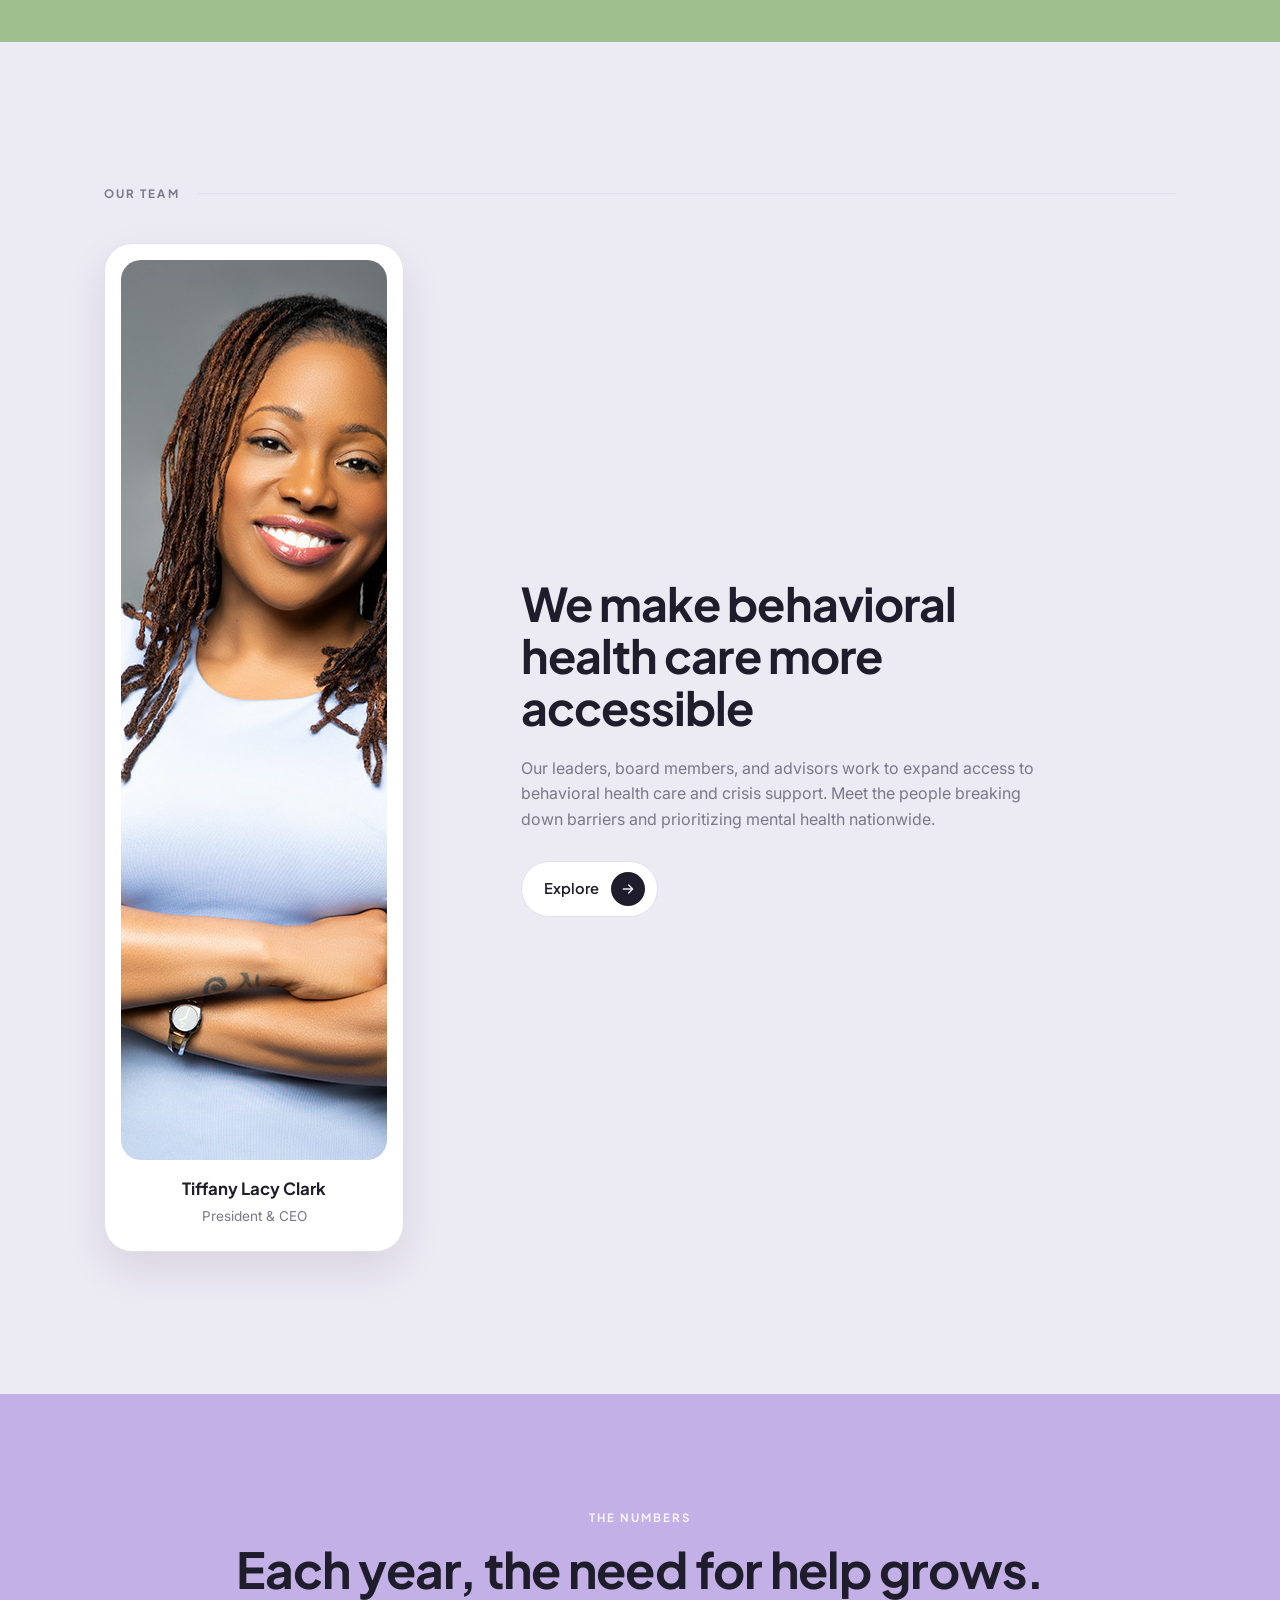
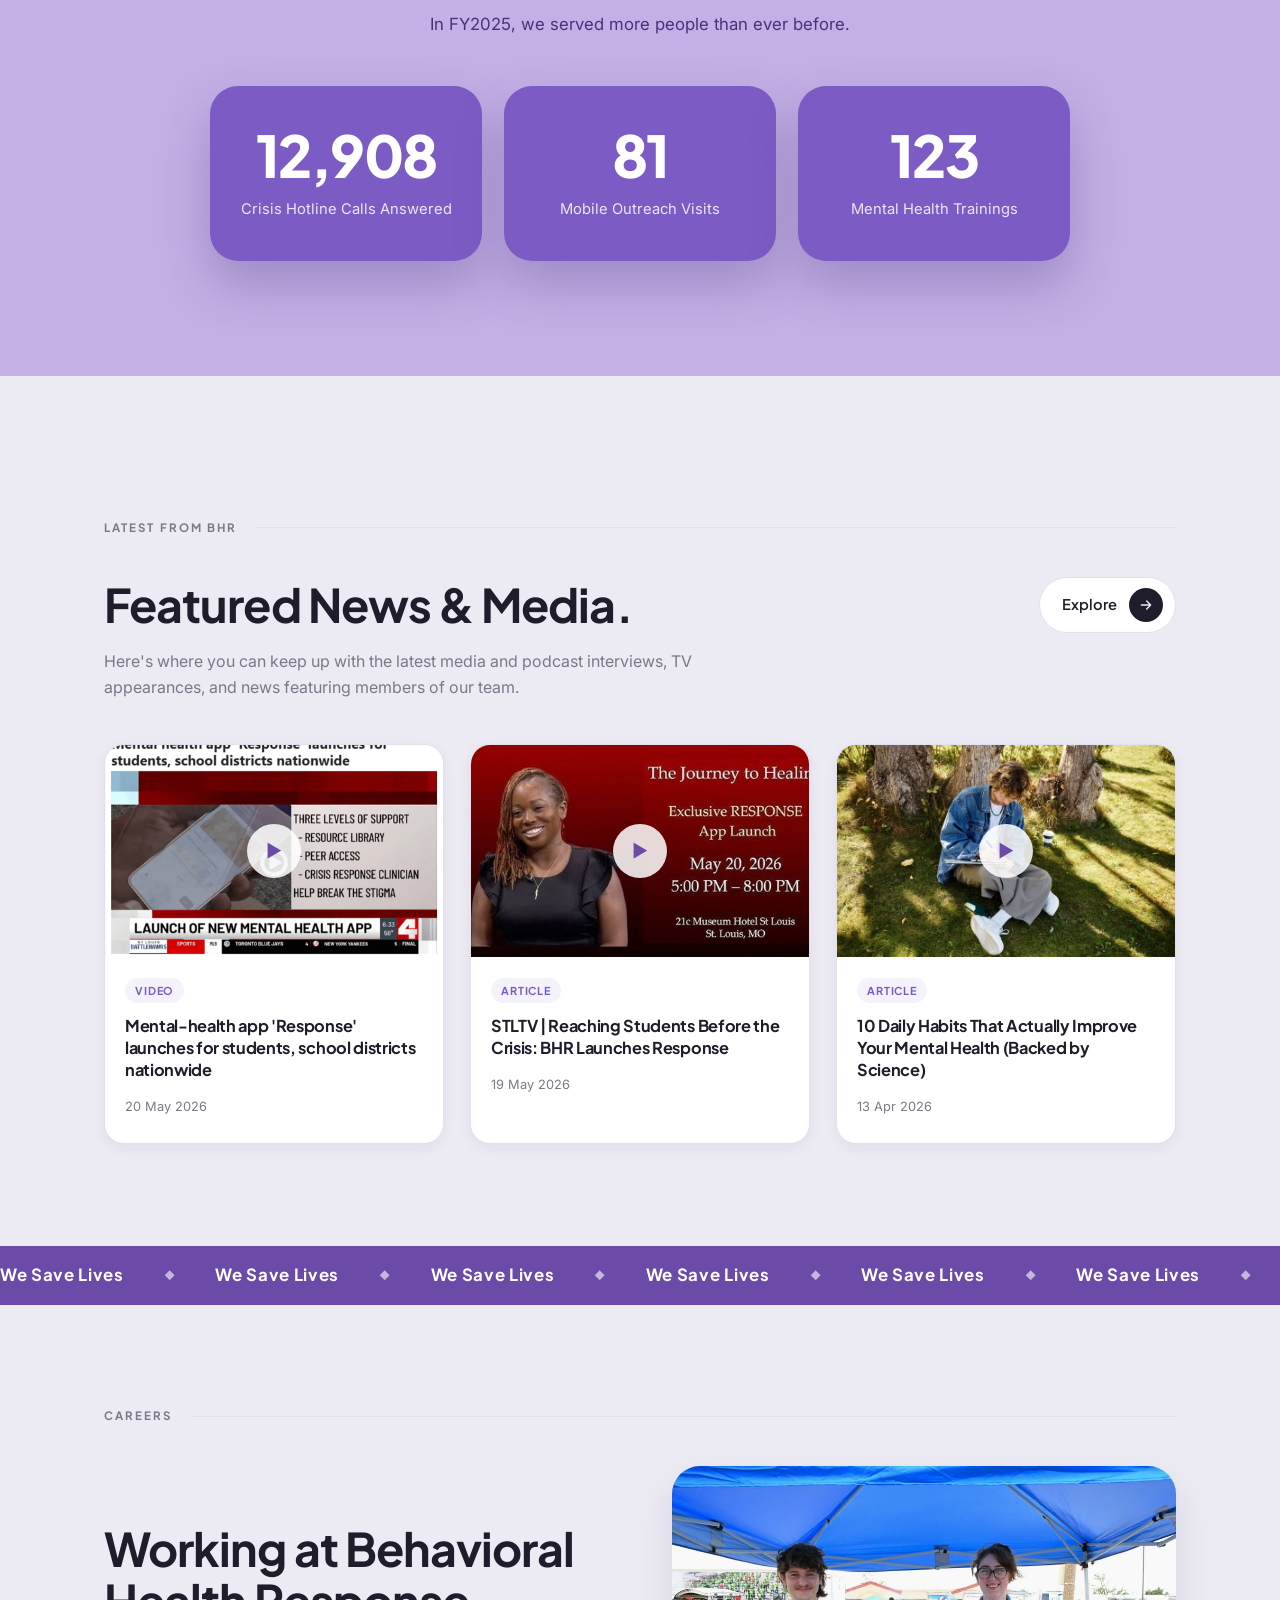
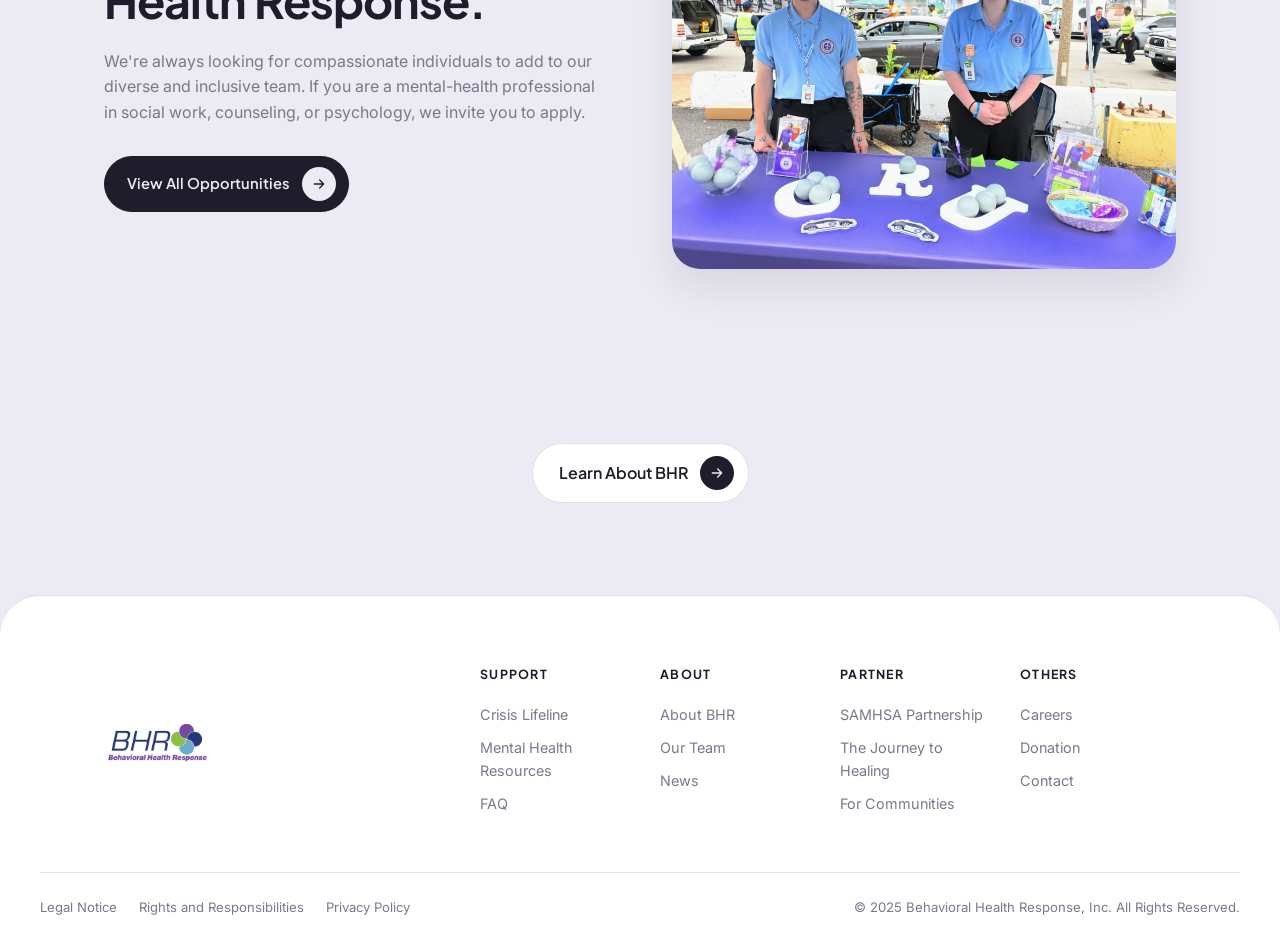
==== commit ec2f6dd1: "Add Telebehavioral Health Services page Faithful static recreation of bhrstl.org/telebehavioral-heal" ====
--- a/index.html
+++ b/index.html
@@ -305,7 +305,7 @@
         <div class="footer-col">
           <h4>Support</h4>
           <a href="#services">Crisis Lifeline</a>
-          <a href="#services">Mental Health Resources</a>
+          <a href="telebehavioral.html">Mental Health Resources</a>
           <a href="#">FAQ</a>
         </div>
         <div class="footer-col">
--- a/css/styles.css
+++ b/css/styles.css
@@ -615,6 +615,156 @@
 .footer-legal a { color: var(--text-muted); font-size: .82rem; }
 .footer-legal a:hover { color: var(--accent); }
 .footer-bottom p { color: var(--text-muted); font-size: .82rem; }
+
+/* ----------------------------- Telebehavioral page ---------------------- */
+.visually-hidden {
+  position: absolute; width: 1px; height: 1px;
+  clip-path: inset(50%); overflow: hidden; white-space: nowrap;
+}
+
+/* Illustration slots keep the artwork whole instead of cropping it. */
+.media-contain { object-fit: contain; }
+.hero-illustration {
+  box-shadow: none;
+  background: var(--bg-alt);
+  padding: clamp(16px, 3vw, 36px);
+}
+.hero-copy .section-eyebrow { margin-bottom: 20px; }
+
+.intro-grid {
+  display: grid;
+  grid-template-columns: 1.2fr 1fr;
+  gap: clamp(28px, 5vw, 64px);
+  align-items: center;
+}
+.intro-grid h2 { font-size: clamp(1.8rem, 3.6vw, 2.6rem); }
+.intro-copy { color: var(--ink-soft); margin-top: 18px; max-width: 56ch; font-size: 1.02rem; }
+
+.contact-chips { display: grid; gap: 16px; }
+.contact-chip {
+  display: flex;
+  align-items: center;
+  gap: 16px;
+  background: var(--surface);
+  border: 1px solid var(--border);
+  border-radius: var(--radius);
+  padding: 18px 20px;
+  box-shadow: var(--shadow-sm);
+}
+.chip-icon {
+  display: grid; place-items: center;
+  width: 46px; height: 46px; flex: none;
+  border-radius: 14px;
+  background: var(--bg-alt);
+  font-size: 1.2rem;
+}
+.contact-chip strong { display: block; font-family: var(--font-head); font-size: .95rem; }
+.contact-chip a { color: var(--accent); font-size: .9rem; }
+.contact-chip a:hover { text-decoration: underline; }
+
+/* Alternating benefit rows */
+.benefit-row {
+  display: grid;
+  grid-template-columns: 1fr 1.1fr;
+  gap: clamp(28px, 5vw, 72px);
+  align-items: center;
+  padding-block: clamp(24px, 4vw, 44px);
+}
+.benefit-row-flip .benefit-media { order: 2; }
+.benefit-media {
+  margin: 0;
+  background: var(--bg-alt);
+  border-radius: var(--radius-lg);
+  padding: clamp(16px, 3vw, 32px);
+  display: grid;
+  place-items: center;
+}
+.benefit-media .media { max-height: 380px; }
+.benefit-copy h3 { font-size: clamp(1.5rem, 3vw, 2.1rem); max-width: 22ch; }
+.benefit-copy p { color: var(--text-muted); margin: 18px 0 22px; max-width: 56ch; }
+
+.check-list { display: grid; gap: 12px; }
+.check-list li {
+  position: relative;
+  padding-left: 36px;
+  font-family: var(--font-head);
+  font-weight: 600;
+  font-size: .95rem;
+}
+.check-list li::before {
+  content: "✓";
+  position: absolute; left: 0; top: 50%;
+  transform: translateY(-50%);
+  display: grid; place-items: center;
+  width: 24px; height: 24px;
+  border-radius: 50%;
+  background: var(--accent);
+  color: #fff;
+  font-size: .75rem;
+}
+
+/* Why choose BHR */
+.why-head { text-align: center; max-width: 720px; margin: 0 auto clamp(36px, 5vw, 56px); }
+.why-head p { margin-top: 18px; opacity: .9; }
+.why-grid {
+  display: grid;
+  grid-template-columns: 1fr 1.3fr;
+  gap: clamp(28px, 5vw, 64px);
+  align-items: center;
+}
+.why-media {
+  margin: 0;
+  background: rgba(255,255,255,.35);
+  border-radius: var(--radius-lg);
+  padding: clamp(16px, 3vw, 32px);
+  display: grid;
+  place-items: center;
+  align-self: start;
+  position: sticky;
+  top: 110px;
+}
+[data-theme="dark"] .why-media { background: rgba(255,255,255,.08); }
+.why-cards { display: grid; gap: 16px; }
+.why-card {
+  background: var(--surface);
+  border-radius: var(--radius);
+  padding: 22px 26px;
+  box-shadow: var(--shadow-sm);
+}
+.why-card h3 { font-size: 1.08rem; margin-bottom: 8px; color: var(--text); }
+.why-card p { color: var(--text-muted); font-size: .9rem; }
+
+/* Contact CTA band */
+.contact-cta { text-align: center; max-width: 720px; }
+.contact-logo { width: 96px; height: auto; margin: 0 auto 24px; }
+.contact-cta h2 { font-size: clamp(1.9rem, 4.4vw, 3rem); }
+.contact-cta > p { margin: 16px auto 28px; opacity: .9; max-width: 48ch; }
+.contact-actions { display: flex; gap: 14px; justify-content: center; flex-wrap: wrap; }
+.contact-note { margin-top: 26px; font-size: .9rem; opacity: .75; }
+
+/* Donate */
+.donate-card {
+  display: flex;
+  align-items: center;
+  justify-content: space-between;
+  gap: clamp(24px, 4vw, 56px);
+  flex-wrap: wrap;
+  background: var(--surface);
+  border: 1px solid var(--border);
+  border-radius: var(--radius-lg);
+  padding: clamp(28px, 5vw, 52px);
+  box-shadow: var(--shadow);
+}
+.donate-card h2 { font-size: clamp(1.7rem, 3.4vw, 2.4rem); }
+.donate-lead { font-family: var(--font-head); font-weight: 600; margin-top: 10px; }
+.donate-copy { color: var(--text-muted); margin-top: 8px; max-width: 48ch; }
+
+@media (max-width: 820px) {
+  .intro-grid, .benefit-row, .why-grid { grid-template-columns: 1fr; }
+  .benefit-row-flip .benefit-media { order: 0; }
+  .why-media { position: static; }
+  .donate-card { flex-direction: column; align-items: flex-start; }
+}
 
 /* ----------------------------- Reveal animation ------------------------- */
 .reveal { opacity: 0; transform: translateY(24px); transition: opacity .7s var(--ease), transform .7s var(--ease); }
